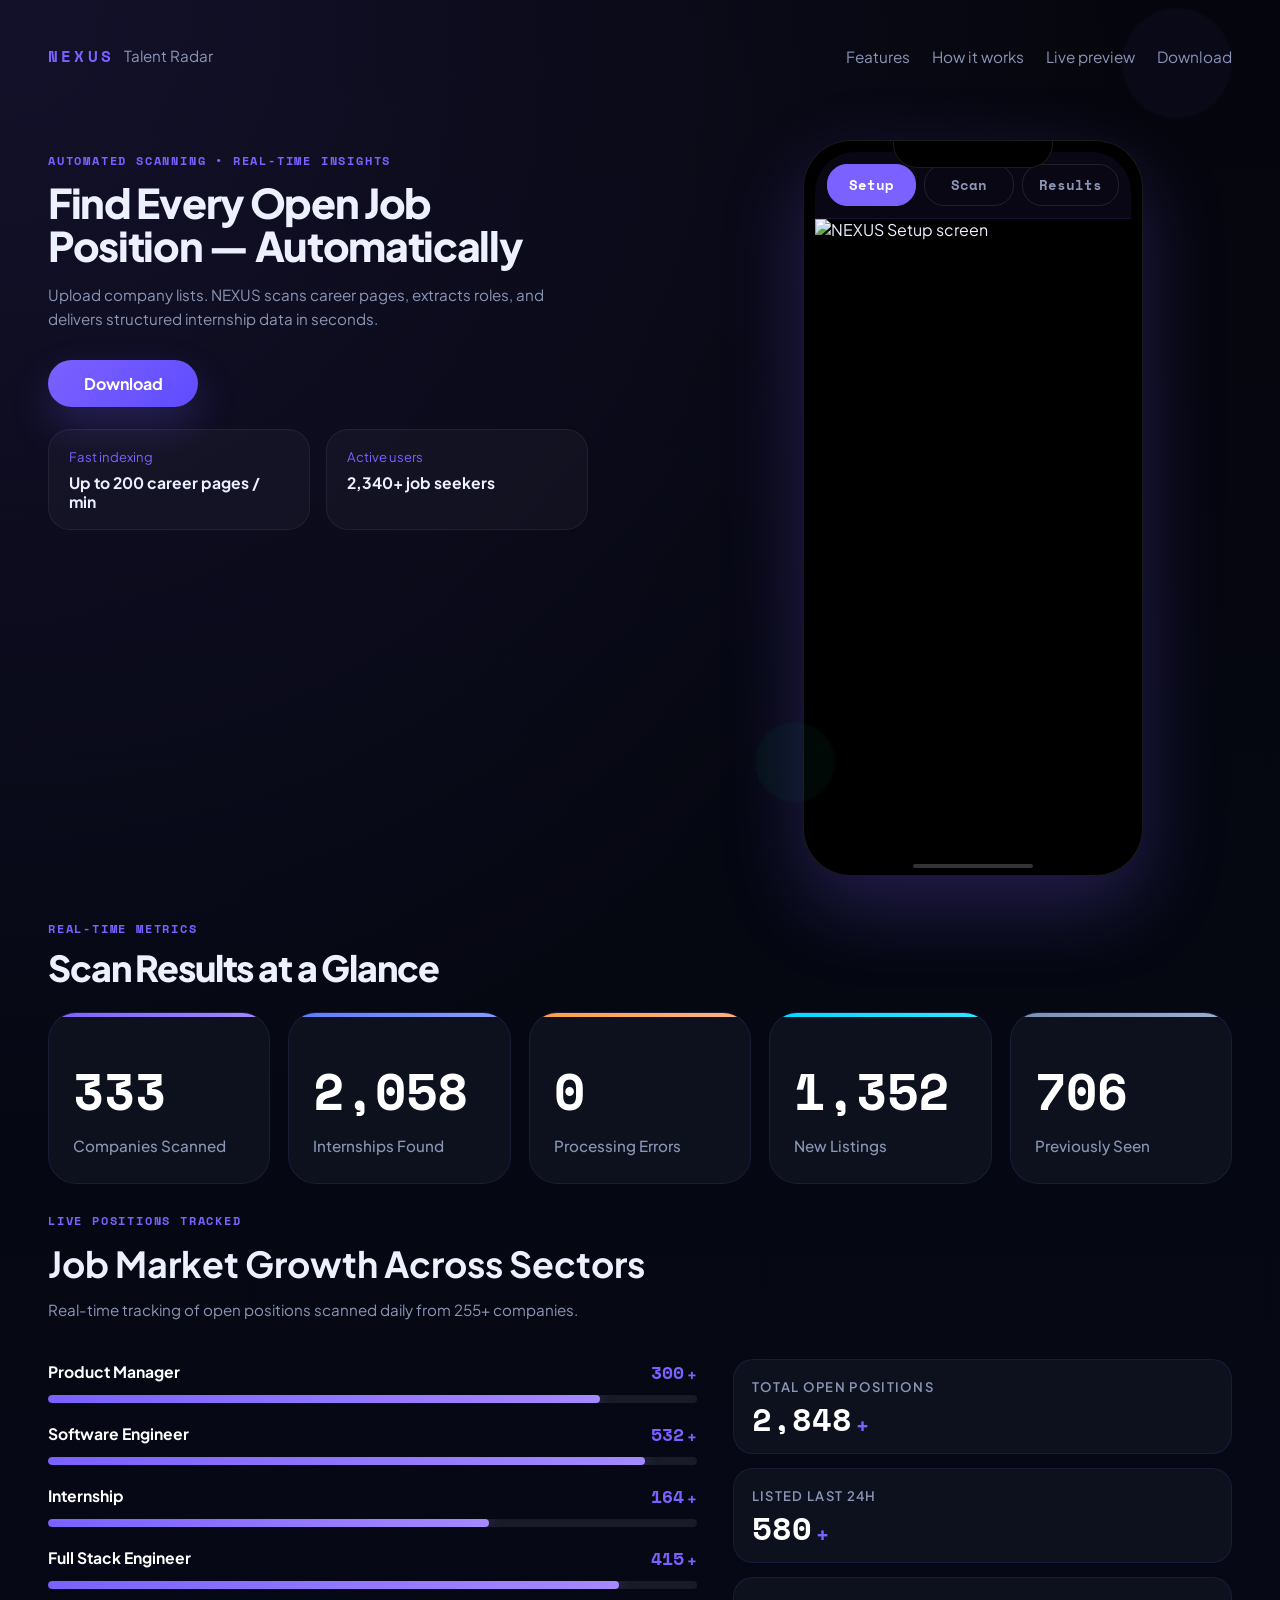
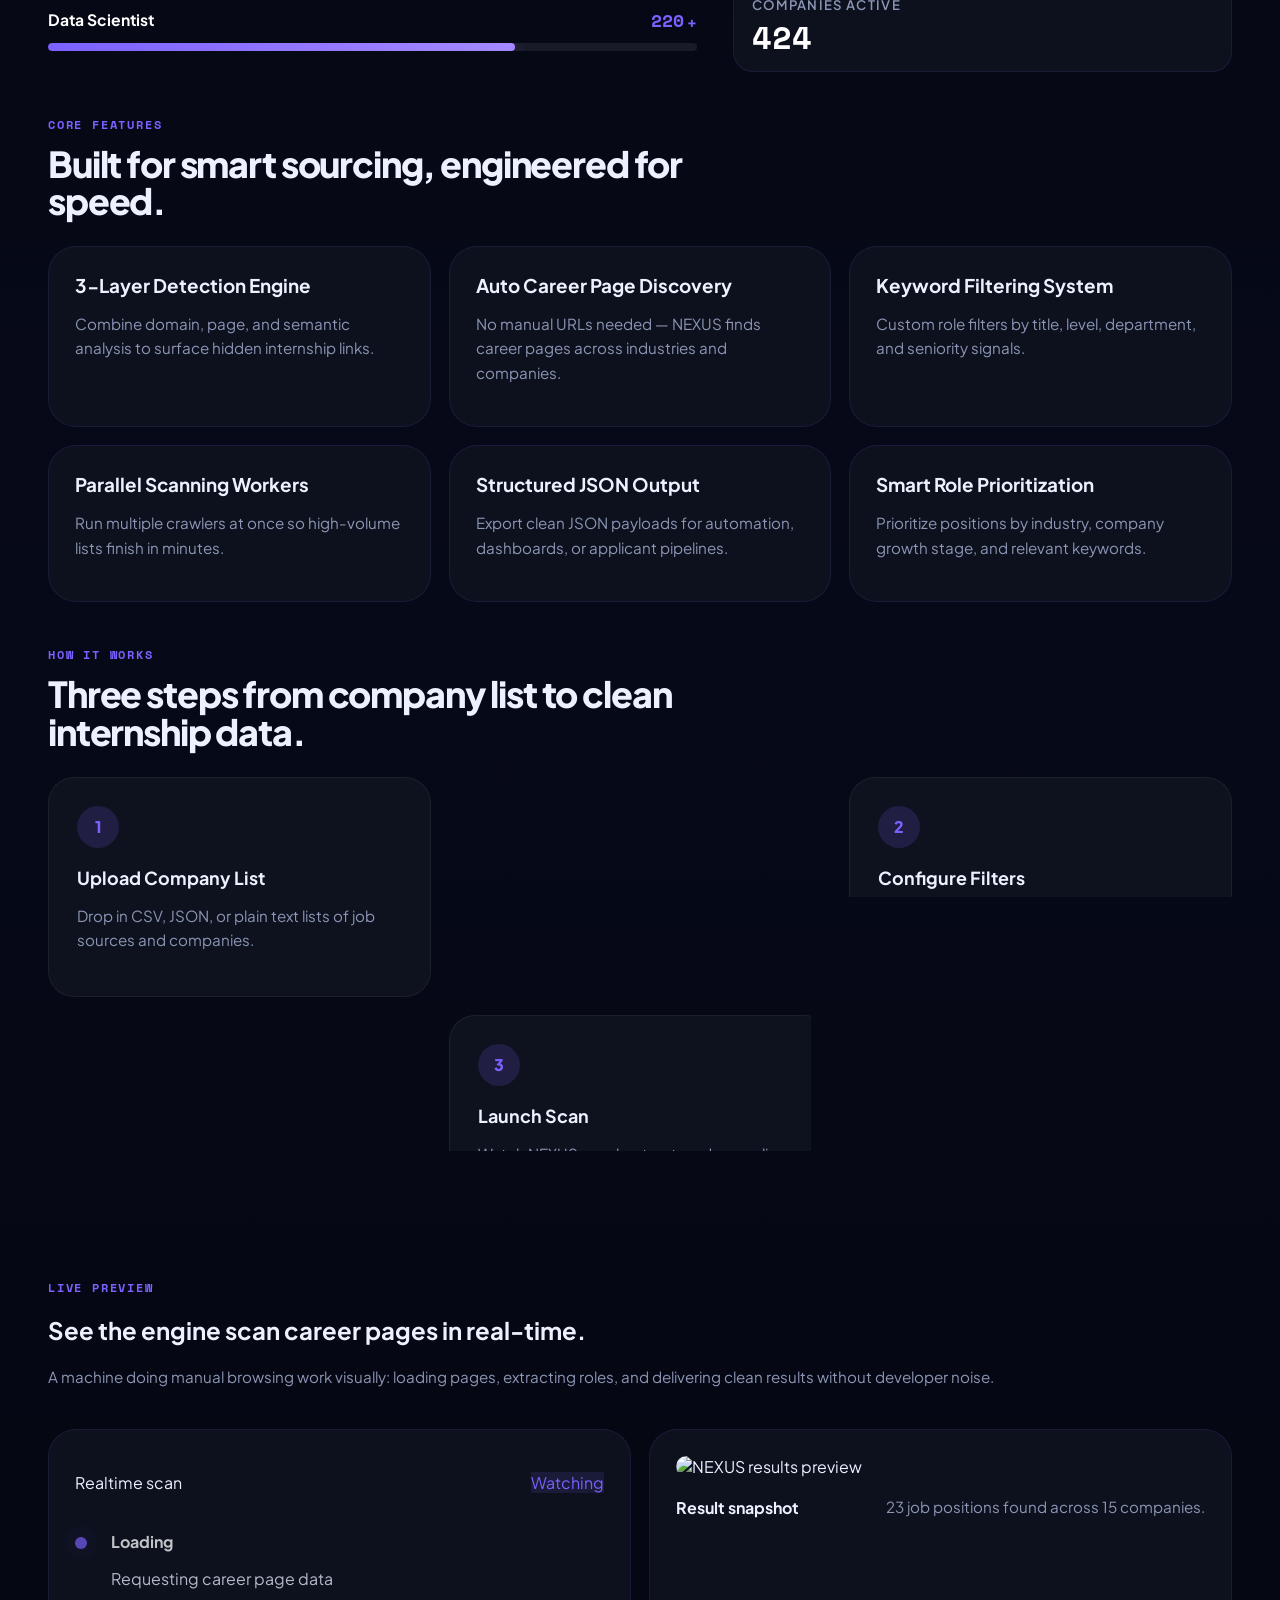
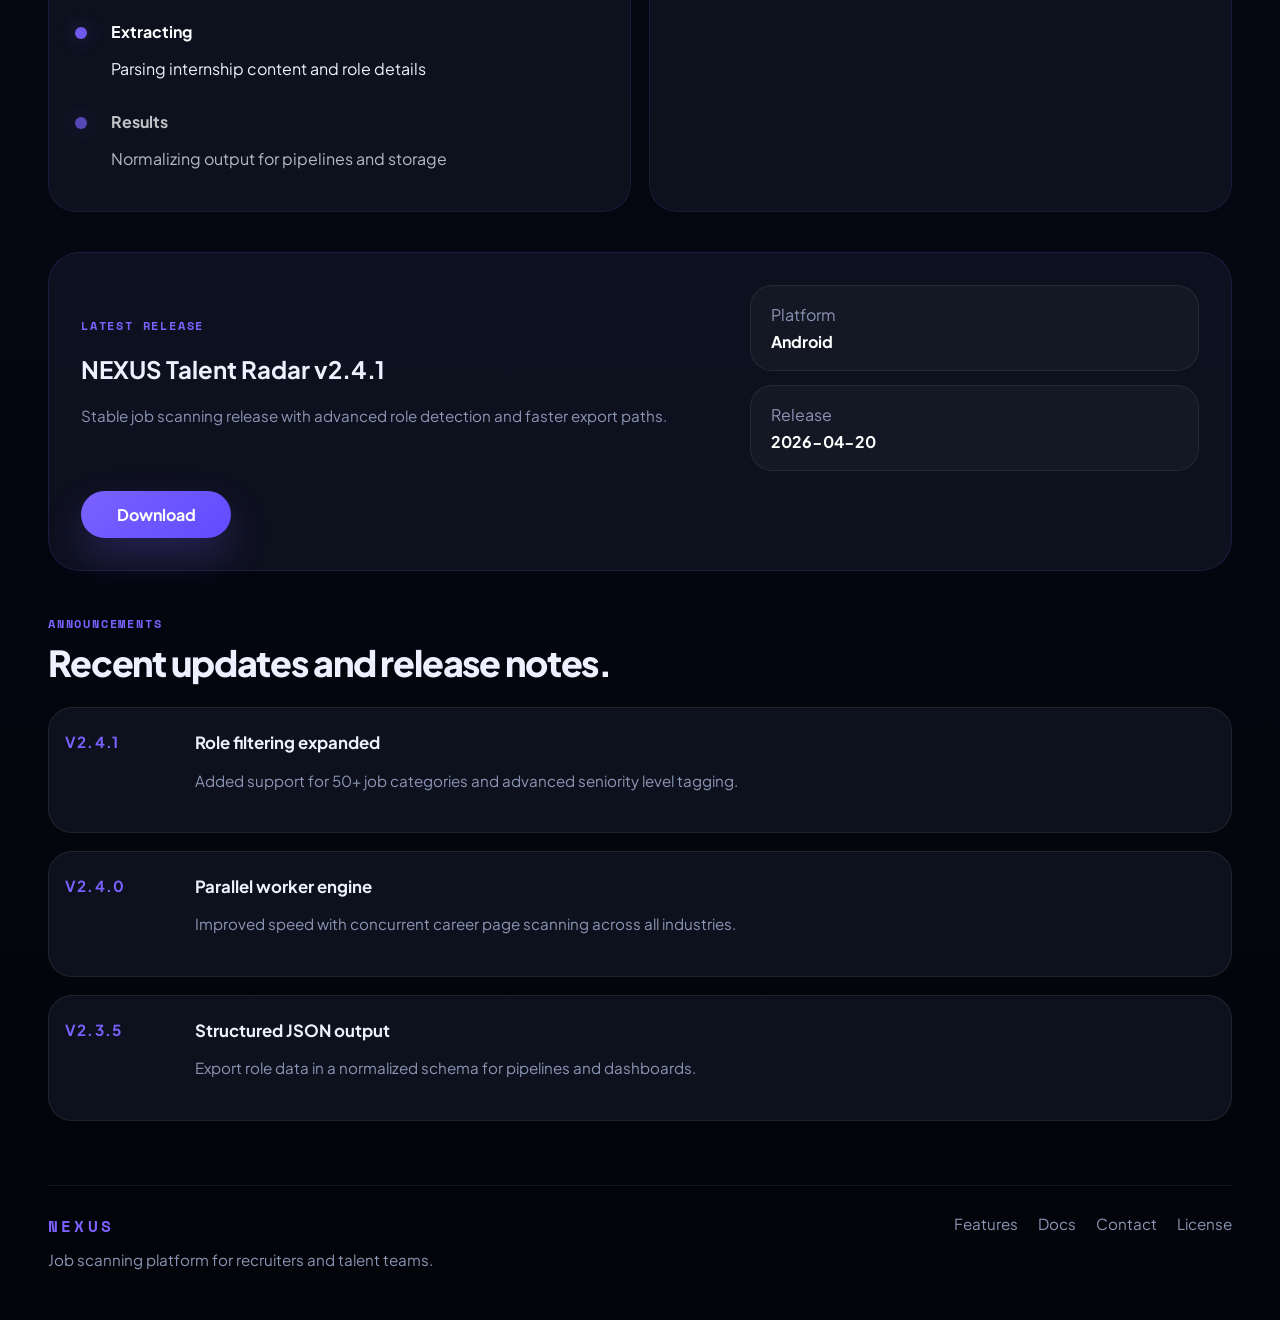
==== index.html @ ffe5577e "Initial commit" ====
<!DOCTYPE html>
<html lang="en">
  <head>
    <meta charset="UTF-8" />
    <meta name="viewport" content="width=device-width, initial-scale=1.0" />
    <title>NEXUS Talent Radar — Smart Job Scanner</title>
    <meta
      name="description"
      content="NEXUS Talent Radar detects open job positions automatically, scanning career pages and delivering structured role data in seconds."
    />
    <link rel="preconnect" href="https://fonts.googleapis.com" />
    <link rel="preconnect" href="https://fonts.gstatic.com" crossorigin />
    <link
      href="https://fonts.googleapis.com/css2?family=Space+Mono:wght@400;700&family=Plus+Jakarta+Sans:wght@500;600;700;800&display=swap"
      rel="stylesheet"
    />
    <link rel="stylesheet" href="styles.css" />
  </head>
  <body>
    <div class="page-shell">
      <header class="topbar">
        <div class="brand">
          <span class="mark">NEXUS</span>
          <span class="subtitle">Talent Radar</span>
        </div>
        <nav class="nav-links">
          <a href="#features">Features</a>
          <a href="#workflow">How it works</a>
          <a href="#preview">Live preview</a>
          <a href="#download">Download</a>
        </nav>
      </header>

      <main>
        <section class="hero section fade-in" id="hero">
          <div class="hero-copy">
            <span class="eyebrow">Automated scanning • real-time insights</span>
            <h1>Find Every Open Job Position — Automatically</h1>
            <p>
              Upload company lists. NEXUS scans career pages, extracts roles, and
              delivers structured internship data in seconds.
            </p>
            <div class="hero-actions">
              <a class="btn btn-primary" href="#download">Download</a>
            </div>
            <div class="hero-badges">
              <div class="badge">
                <span>Fast indexing</span>
                <strong>Up to 200 career pages / min</strong>
              </div>
              <div class="badge">
                <span>Active users</span>
                <strong>2,340+ job seekers</strong>
              </div>
            </div>
          </div>

          <div class="hero-visual">
            <div class="phone-frame">
              <div class="phone-notch"></div>
              <div class="phone-screen">
                <div class="phone-tabs">
                  <button class="phone-tab active" data-tab="setup">Setup</button>
                  <button class="phone-tab" data-tab="scan">Scan</button>
                  <button class="phone-tab" data-tab="results">Results</button>
                </div>
                <div class="phone-content">
                  <div class="phone-image active" id="setup">
                    <img src="images/homepage.jpeg" alt="NEXUS Setup screen" />
                  </div>
                  <div class="phone-image" id="scan">
                    <img src="images/scan_page.jpeg" alt="NEXUS Scan screen" />
                  </div>
                  <div class="phone-image" id="results">
                    <img src="images/Result_page.jpeg" alt="NEXUS Results screen" />
                  </div>
                </div>
              </div>
              <div class="phone-home"></div>
            </div>

            <div class="floating-orbit orbit-a"></div>
            <div class="floating-orbit orbit-b"></div>
          </div>
        </section>

        <section class="section stats-grid fade-in" id="stats">
          <div class="section-heading">
            <span class="eyebrow">Real-time metrics</span>
            <h2>Scan Results at a Glance</h2>
          </div>
          <div class="grid-metrics">
            <div class="stat-card-large">
              <div class="stat-accent accent-purple"></div>
              <div class="stat-number"><span class="metric-counter" data-target="255">255</span></div>
              <div class="stat-label">Companies Scanned</div>
            </div>
            <div class="stat-card-large">
              <div class="stat-accent accent-blue"></div>
              <div class="stat-number"><span class="metric-counter" data-target="1616">1,616</span></div>
              <div class="stat-label">Internships Found</div>
            </div>
            <div class="stat-card-large">
              <div class="stat-accent accent-orange"></div>
              <div class="stat-number"><span class="metric-counter metric-decreasing" data-target="20">20</span></div>
              <div class="stat-label">Processing Errors</div>
            </div>
            <div class="stat-card-large">
              <div class="stat-accent accent-cyan"></div>
              <div class="stat-number"><span class="metric-counter" data-target="1066">1,066</span></div>
              <div class="stat-label">New Listings</div>
            </div>
            <div class="stat-card-large">
              <div class="stat-accent accent-slate"></div>
              <div class="stat-number"><span class="metric-counter" data-target="550">550</span></div>
              <div class="stat-label">Previously Seen</div>
            </div>
          </div>
        </section>

        <section class="section growth-stats fade-in" id="growth">
          <div class="growth-header">
            <span class="eyebrow">Live positions tracked</span>
            <h2>Job Market Growth Across Sectors</h2>
            <p>Real-time tracking of open positions scanned daily from 255+ companies.</p>
          </div>

          <div class="growth-wrapper">
            <div class="positions-list">
              <div class="position-item">
                <div class="position-header">
                  <div class="position-title">Product Manager</div>
                  <div class="position-count">
                    <span class="count-number" data-target="342">0</span>
                    <span class="count-plus">+</span>
                  </div>
                </div>
                <div class="position-bar">
                  <div class="bar-fill" style="--width: 85%"></div>
                </div>
              </div>

              <div class="position-item">
                <div class="position-header">
                  <div class="position-title">Software Engineer</div>
                  <div class="position-count">
                    <span class="count-number" data-target="612">0</span>
                    <span class="count-plus">+</span>
                  </div>
                </div>
                <div class="position-bar">
                  <div class="bar-fill" style="--width: 92%"></div>
                </div>
              </div>

              <div class="position-item">
                <div class="position-header">
                  <div class="position-title">Internship</div>
                  <div class="position-count">
                    <span class="count-number" data-target="189">0</span>
                    <span class="count-plus">+</span>
                  </div>
                </div>
                <div class="position-bar">
                  <div class="bar-fill" style="--width: 68%"></div>
                </div>
              </div>

              <div class="position-item">
                <div class="position-header">
                  <div class="position-title">Full Stack Engineer</div>
                  <div class="position-count">
                    <span class="count-number" data-target="478">0</span>
                    <span class="count-plus">+</span>
                  </div>
                </div>
                <div class="position-bar">
                  <div class="bar-fill" style="--width: 88%"></div>
                </div>
              </div>

              <div class="position-item">
                <div class="position-header">
                  <div class="position-title">Data Scientist</div>
                  <div class="position-count">
                    <span class="count-number" data-target="256">0</span>
                    <span class="count-plus">+</span>
                  </div>
                </div>
                <div class="position-bar">
                  <div class="bar-fill" style="--width: 72%"></div>
                </div>
              </div>
            </div>

            <div class="growth-stats-box">
              <div class="stats-card">
                <div class="stats-label">Total Open Positions</div>
                <div class="stats-value">
                  <span class="stats-number" data-target="2250">0</span>
                  <span class="stats-plus">+</span>
                </div>
              </div>
              <div class="stats-card">
                <div class="stats-label">Listed Last 24h</div>
                <div class="stats-value">
                  <span class="stats-number" data-target="450">0</span>
                  <span class="stats-plus">+</span>
                </div>
              </div>
              <div class="stats-card">
                <div class="stats-label">Companies Active</div>
                <div class="stats-value">
                  <span class="stats-number" data-target="320">0</span>
                </div>
              </div>
            </div>
          </div>
        </section>

        <section class="section feature-grid fade-in" id="features">
          <div class="section-heading">
            <span class="eyebrow">Core features</span>
            <h2>Built for smart sourcing, engineered for speed.</h2>
          </div>
          <div class="grid-cards">
            <article class="feature-card">
              <h3>3-Layer Detection Engine</h3>
              <p>Combine domain, page, and semantic analysis to surface hidden internship links.</p>
            </article>
            <article class="feature-card">
              <h3>Auto Career Page Discovery</h3>
              <p>No manual URLs needed — NEXUS finds career pages across industries and companies.</p>
            </article>
            <article class="feature-card">
              <h3>Keyword Filtering System</h3>
              <p>Custom role filters by title, level, department, and seniority signals.</p>
            </article>
            <article class="feature-card">
              <h3>Parallel Scanning Workers</h3>
              <p>Run multiple crawlers at once so high-volume lists finish in minutes.</p>
            </article>
            <article class="feature-card">
              <h3>Structured JSON Output</h3>
              <p>Export clean JSON payloads for automation, dashboards, or applicant pipelines.</p>
            </article>
            <article class="feature-card">
              <h3>Smart Role Prioritization</h3>
              <p>Prioritize positions by industry, company growth stage, and relevant keywords.</p>
            </article>
          </div>
        </section>

        <section class="section workflow fade-in" id="workflow">
          <div class="section-heading">
            <span class="eyebrow">How it works</span>
            <h2>Three steps from company list to clean internship data.</h2>
          </div>
          <div class="workflow-line">
            <div class="step-card">
              <div class="step-icon">1</div>
              <h3>Upload Company List</h3>
              <p>Drop in CSV, JSON, or plain text lists of job sources and companies.</p>
            </div>
            <div class="connector"></div>
            <div class="step-card">
              <div class="step-icon">2</div>
              <h3>Configure Filters</h3>
              <p>Set role scopes, location preference, and job level tags.</p>
            </div>
            <div class="connector"></div>
            <div class="step-card">
              <div class="step-icon">3</div>
              <h3>Launch Scan</h3>
              <p>Watch NEXUS crawl, extract, and normalize career page data automatically.</p>
            </div>
          </div>
        </section>

        <section class="section preview fade-in" id="preview">
          <div class="preview-copy">
            <span class="eyebrow">Live preview</span>
            <h2>See the engine scan career pages in real-time.</h2>
            <p>
              A machine doing manual browsing work visually: loading pages, extracting
              roles, and delivering clean results without developer noise.
            </p>
          </div>
          <div class="preview-grid">
            <div class="preview-status card">
              <div class="preview-header">
                <p class="caption">Realtime scan</p>
                <span class="status-pill status-alt">Watching</span>
              </div>
              <div class="preview-flow">
                <div class="flow-step active">
                  <span></span>
                  <div>
                    <strong>Loading</strong>
                    <p>Requesting career page data</p>
                  </div>
                </div>
                <div class="flow-step">
                  <span></span>
                  <div>
                    <strong>Extracting</strong>
                    <p>Parsing internship content and role details</p>
                  </div>
                </div>
                <div class="flow-step">
                  <span></span>
                  <div>
                    <strong>Results</strong>
                    <p>Normalizing output for pipelines and storage</p>
                  </div>
                </div>
              </div>
            </div>

            <div class="preview-screenshot card">
              <img src="images/Result_page.jpeg" alt="NEXUS results preview" />
              <div class="preview-note">
                <strong>Result snapshot</strong>
                <span>23 job positions found across 15 companies.</span>
              </div>
            </div>
          </div>
        </section>

        <section class="section download fade-in" id="download">
          <div class="download-card">
            <div>
              <span class="eyebrow">Latest release</span>
              <h2>NEXUS Talent Radar v2.4.1</h2>
              <p>Stable job scanning release with advanced role detection and faster export paths.</p>
            </div>
            <div class="download-meta">
              <div class="meta-item">
                <span>Platform</span>
                <strong>Android</strong>
              </div>
              <div class="meta-item">
                <span>Release</span>
                <strong>2026-04-20</strong>
              </div>
            </div>
            <div class="download-actions">
              <a class="btn btn-primary" href="#" aria-label="Download latest version">Download</a>
            </div>
          </div>
        </section>

        <section class="section timeline fade-in" id="updates">
          <div class="section-heading">
            <span class="eyebrow">Announcements</span>
            <h2>Recent updates and release notes.</h2>
          </div>
          <div class="timeline-list">
            <div class="timeline-item">
              <span class="timeline-date">v2.4.1</span>
              <div>
                <h3>Role filtering expanded</h3>
                <p>Added support for 50+ job categories and advanced seniority level tagging.</p>
              </div>
            </div>
            <div class="timeline-item">
              <span class="timeline-date">v2.4.0</span>
              <div>
                <h3>Parallel worker engine</h3>
                <p>Improved speed with concurrent career page scanning across all industries.</p>
              </div>
            </div>
            <div class="timeline-item">
              <span class="timeline-date">v2.3.5</span>
                <div>
                  <h3>Structured JSON output</h3>
                  <p>Export role data in a normalized schema for pipelines and dashboards.</p>
                </div>
            </div>
          </div>
        </section>
      </main>

      <footer class="footer">
        <div class="footer-brand">
          <span class="mark">NEXUS</span>
          <p>Job scanning platform for recruiters and talent teams.</p>
        </div>
        <div class="footer-links">
          <a href="#features">Features</a>
          <a href="#workflow">Docs</a>
          <a href="mailto:contact@nexus.dev">Contact</a>
          <a href="#">License</a>
        </div>
      </footer>
    </div>

    <script src="script.js"></script>
  </body>
</html>
---- styles.css ----
:root {
  color-scheme: dark;
  --bg: #060917;
  --surface: rgba(14, 18, 32, 0.88);
  --surface-strong: rgba(18, 24, 42, 0.98);
  --border: rgba(123, 97, 255, 0.17);
  --text: #edf0ff;
  --muted: #8b96b5;
  --accent: #7b61ff;
  --accent-soft: rgba(123, 97, 255, 0.16);
  --teal: #2fe7c0;
  --teal-soft: rgba(47, 231, 192, 0.14);
  --white: #ffffff;
}

/* Custom cursor glow */
.cursor-glow {
  position: fixed;
  pointer-events: none;
  width: 80px;
  height: 80px;
  background: radial-gradient(circle, rgba(123, 97, 255, 0.4), rgba(123, 97, 255, 0.15), transparent);
  border-radius: 50%;
  box-shadow: 0 0 40px rgba(123, 97, 255, 0.5), 0 0 80px rgba(123, 97, 255, 0.25), inset 0 0 40px rgba(123, 97, 255, 0.2);
  transform: translate(-50%, -50%);
  z-index: 9999;
  transition: opacity 0.3s ease-out;
  opacity: 0;
}

* {
  box-sizing: border-box;
}

html {
  scroll-behavior: smooth;
}

body {
  margin: 0;
  min-height: 100%;
  font-family: 'Plus Jakarta Sans', system-ui, -apple-system, BlinkMacSystemFont, 'Segoe UI', sans-serif;
  color: var(--text);
  background: radial-gradient(circle at top left, rgba(123, 97, 255, 0.12), transparent 24%),
    linear-gradient(180deg, #05060d 0%, #060918 50%, #03040a 100%);
}

body::before {
  content: '';
  position: fixed;
  inset: 0;
  background-image: linear-gradient(rgba(255, 255, 255, 0.04) 1px, transparent 1px),
    linear-gradient(90deg, rgba(255, 255, 255, 0.04) 1px, transparent 1px);
  background-size: 120px 120px;
  pointer-events: none;
  opacity: 0.16;
}

.page-shell {
  max-width: 1240px;
  margin: 0 auto;
  padding: 32px 28px 48px;
  position: relative;
  z-index: 1;
}

.topbar {
  display: flex;
  justify-content: space-between;
  align-items: center;
  gap: 20px;
  padding: 12px 0 32px;
}

.brand {
  display: flex;
  align-items: baseline;
  gap: 10px;
}

.mark {
  font-weight: 800;
  letter-spacing: 0.2em;
  color: var(--accent);
  font-family: 'Space Mono', monospace;
}

.subtitle {
  color: var(--muted);
  font-size: 0.95rem;
}

.nav-links {
  display: flex;
  gap: 22px;
  flex-wrap: wrap;
}

.nav-links a {
  color: var(--muted);
  text-decoration: none;
  font-size: 0.96rem;
}

.section {
  margin-top: 2.5rem;
}

.hero {
  display: grid;
  grid-template-columns: 1.1fr 0.9fr;
  gap: 32px;
  align-items: flex-start;
}

.hero-copy {
  max-width: 540px;
  padding-top: 8px;
}

.eyebrow {
  display: inline-flex;
  align-items: center;
  gap: 0.4rem;
  color: var(--accent);
  font-weight: 700;
  letter-spacing: 0.15em;
  text-transform: uppercase;
  font-size: 0.75rem;
  font-family: 'Space Mono', monospace;
}

.hero-copy h1,
.section-heading h2 {
  margin: 12px 0 16px;
  font-size: clamp(2.4rem, 3.2vw, 3.6rem);
  line-height: 1.05;
  letter-spacing: -0.032em;
  text-align: left;
  font-weight: 800;
}

.hero-copy p,
.section-heading p,
.feature-card p,
.step-card p,
.preview-copy p,
.timeline-item p,
.download-card p,
.footer p,
.preview-note span {
  color: var(--muted);
  line-height: 1.6;
  font-size: 0.95rem;
  text-align: left;
}

.hero-actions {
  display: flex;
  flex-wrap: wrap;
  gap: 16px;
  margin: 28px 0 22px;
}

.btn {
  display: inline-flex;
  align-items: center;
  justify-content: center;
  min-width: 150px;
  padding: 13px 20px;
  font-weight: 700;
  border-radius: 999px;
  text-decoration: none;
  transition: transform 0.2s ease, box-shadow 0.2s ease;
}

.btn:hover {
  transform: translateY(-1px);
}

.btn-primary {
  color: var(--white);
  background: linear-gradient(135deg, var(--accent), #5f4cff);
  box-shadow: 0 18px 40px rgba(123, 97, 255, 0.24);
}

.btn-secondary {
  color: var(--text);
  background: rgba(255, 255, 255, 0.04);
  border: 1px solid rgba(255, 255, 255, 0.08);
}

.hero-badges {
  display: grid;
  grid-template-columns: repeat(2, minmax(0, 1fr));
  gap: 16px;
}

.badge {
  padding: 18px 20px;
  border-radius: 22px;
  border: 1px solid rgba(255, 255, 255, 0.06);
  background: rgba(255, 255, 255, 0.03);
}

.badge span {
  display: block;
  font-size: 0.82rem;
  color: var(--accent);
  margin-bottom: 8px;
}

.badge strong {
  display: block;
  color: var(--text);
  font-size: 0.98rem;
}

.hero-visual {
  position: relative;
  display: flex;
  flex-direction: column;
  gap: 20px;
  justify-items: center;
  align-items: center;
}

/* Phone Frame Showcase */
.phone-frame {
  position: relative;
  width: 100%;
  max-width: 340px;
  aspect-ratio: 390 / 844;
  background: #000;
  border-radius: 48px;
  padding: 12px;
  box-shadow: 0 30px 80px rgba(123, 97, 255, 0.25), inset 0 0 0 1px rgba(255, 255, 255, 0.1);
  overflow: hidden;
  animation: float 8s ease-in-out infinite;
}

.phone-notch {
  position: absolute;
  top: 0;
  left: 50%;
  transform: translateX(-50%);
  width: 160px;
  height: 28px;
  background: #000;
  border-radius: 0 0 24px 24px;
  z-index: 10;
  border: 1px solid rgba(255, 255, 255, 0.1);
}

.phone-screen {
  width: 100%;
  height: 100%;
  background: #000;
  border-radius: 40px;
  overflow: hidden;
  display: flex;
  flex-direction: column;
}

.phone-tabs {
  display: flex;
  gap: 8px;
  padding: 12px;
  background: rgba(123, 97, 255, 0.08);
  border-bottom: 1px solid rgba(123, 97, 255, 0.12);
  justify-content: space-around;
}

.phone-tab {
  flex: 1;
  padding: 10px 16px;
  border: 1px solid rgba(255, 255, 255, 0.1);
  background: transparent;
  color: var(--muted);
  border-radius: 20px;
  font-size: 0.85rem;
  font-weight: 600;
  cursor: pointer;
  transition: all 0.3s ease;
  font-family: 'Space Mono', monospace;
}

.phone-tab:hover {
  border-color: rgba(123, 97, 255, 0.3);
  background: rgba(123, 97, 255, 0.05);
}

.phone-tab.active {
  background: var(--accent);
  color: #fff;
  border-color: var(--accent);
}

.phone-content {
  flex: 1;
  position: relative;
  overflow: hidden;
}

.phone-image {
  position: absolute;
  width: 100%;
  height: 100%;
  opacity: 0;
  transition: opacity 0.4s ease;
  display: flex;
  align-items: center;
  justify-content: center;
}

.phone-image.active {
  opacity: 1;
  position: relative;
}

.phone-image img {
  width: 100%;
  height: 100%;
  object-fit: cover;
}

.phone-home {
  position: absolute;
  bottom: 8px;
  left: 50%;
  transform: translateX(-50%);
  width: 120px;
  height: 4px;
  background: rgba(255, 255, 255, 0.2);
  border-radius: 2px;
  z-index: 10;
}

.glass-card::before {
  content: '';
  position: absolute;
  inset: 0;
  background: radial-gradient(circle at top right, rgba(123, 97, 255, 0.12), transparent 24%);
  pointer-events: none;
}

.card-top {
  display: flex;
  justify-content: space-between;
  align-items: flex-start;
  gap: 12px;
  margin-bottom: 18px;
}



.floating-orbit {
  position: absolute;
  border-radius: 50%;
  filter: blur(1px);
  opacity: 0.35;
}

.orbit-a {
  width: 110px;
  height: 110px;
  top: -18%;
  right: 0;
  background: rgba(123, 97, 255, 0.14);
}

.orbit-b {
  width: 80px;
  height: 80px;
  bottom: 10%;
  left: 8%;
  background: rgba(0, 255, 163, 0.1);
}

@keyframes float {
  0%, 100% { transform: translateY(0); }
  50% { transform: translateY(-10px); }
}

.section-heading {
  max-width: 720px;
  margin-bottom: 26px;
}

.section-heading h2 {
  font-size: clamp(2rem, 2.8vw, 3.2rem);
  margin: 12px 0 0;
}

.grid-metrics {
  display: grid;
  grid-template-columns: repeat(auto-fit, minmax(200px, 1fr));
  gap: 18px;
  margin-bottom: 12px;
}

.stat-card-large {
  background: rgba(15, 19, 32, 0.92);
  border: 1px solid rgba(123, 97, 255, 0.12);
  border-radius: 28px;
  padding: 28px 24px;
  position: relative;
  overflow: hidden;
  transition: transform 0.25s ease, box-shadow 0.25s ease, border-color 0.25s ease;
}

.stat-card-large:hover {
  transform: translateY(-4px);
  box-shadow: 0 20px 60px rgba(123, 97, 255, 0.16);
  border-color: rgba(123, 97, 255, 0.25);
}

.stat-accent {
  position: absolute;
  top: 0;
  left: 0;
  width: 100%;
  height: 4px;
  border-radius: 0;
}

.accent-purple {
  background: linear-gradient(90deg, #7b61ff, #a589ff);
}

.accent-blue {
  background: linear-gradient(90deg, #5b7cff, #8a9dff);
}

.accent-orange {
  background: linear-gradient(90deg, #ff9d43, #ffb380);
}

.accent-cyan {
  background: linear-gradient(90deg, #00d9ff, #33e5ff);
}

.accent-slate {
  background: linear-gradient(90deg, #7b8fb5, #9db0d1);
}

.stat-number {
  font-size: clamp(2.2rem, 4vw, 3.2rem);
  font-weight: 800;
  color: var(--white);
  margin: 12px 0 8px;
  font-family: 'Space Mono', monospace;
}

.stat-label {
  font-size: 0.95rem;
  color: var(--muted);
  font-weight: 500;
}

.grid-cards {
  display: grid;
  grid-template-columns: repeat(3, minmax(0, 1fr));
  gap: 18px;
}

/* Growth Stats Section */
.growth-stats {
  margin: 28px 0;
}

.growth-header {
  max-width: 680px;
  margin-bottom: 36px;
}

.growth-header .eyebrow {
  display: block;
  margin-bottom: 12px;
}

.growth-header h2 {
  font-size: clamp(2rem, 2.8vw, 3.2rem);
  margin: 12px 0;
}

.growth-header p {
  color: var(--muted);
  font-size: 0.95rem;
  line-height: 1.6;
  margin-top: 10px;
}

.growth-wrapper {
  display: grid;
  grid-template-columns: 1.3fr 1fr;
  gap: 36px;
}

.positions-list {
  display: flex;
  flex-direction: column;
  gap: 18px;
}

.position-item {
  display: flex;
  flex-direction: column;
  gap: 10px;
  animation: slideInCard 0.6s ease-out;
}

.position-item:nth-child(1) { animation-delay: 0s; }
.position-item:nth-child(2) { animation-delay: 0.1s; }
.position-item:nth-child(3) { animation-delay: 0.2s; }
.position-item:nth-child(4) { animation-delay: 0.3s; }
.position-item:nth-child(5) { animation-delay: 0.4s; }

.position-header {
  display: flex;
  justify-content: space-between;
  align-items: center;
  gap: 12px;
}

.position-title {
  color: var(--white);
  font-weight: 700;
  font-size: 0.98rem;
}

.position-count {
  display: flex;
  align-items: baseline;
  gap: 3px;
  color: var(--accent);
  font-weight: 800;
}

.count-number {
  font-family: 'Space Mono', monospace;
  font-size: 1.1rem;
  font-variant-numeric: tabular-nums;
}

.count-plus {
  font-size: 0.9rem;
}

.position-bar {
  height: 8px;
  background: rgba(255, 255, 255, 0.08);
  border-radius: 999px;
  overflow: hidden;
}

.bar-fill {
  height: 100%;
  background: linear-gradient(90deg, #7b61ff, #a589ff);
  border-radius: 999px;
  width: var(--width, 0%);
  animation: growBar 1.8s cubic-bezier(0.34, 1.56, 0.64, 1) forwards;
  box-shadow: 0 0 16px rgba(123, 97, 255, 0.4);
}

.position-item:nth-child(1) .bar-fill { animation-delay: 0.2s; }
.position-item:nth-child(2) .bar-fill { animation-delay: 0.4s; }
.position-item:nth-child(3) .bar-fill { animation-delay: 0.6s; }
.position-item:nth-child(4) .bar-fill { animation-delay: 0.8s; }
.position-item:nth-child(5) .bar-fill { animation-delay: 1s; }

@keyframes growBar {
  from {
    width: 0%;
    opacity: 0;
  }
  to {
    width: var(--width, 0%);
    opacity: 1;
  }
}

.growth-stats-box {
  display: grid;
  grid-template-columns: 1fr;
  gap: 14px;
}

.stats-card {
  background: rgba(15, 19, 32, 0.92);
  border: 1px solid rgba(123, 97, 255, 0.12);
  border-radius: 20px;
  padding: 18px;
  display: flex;
  flex-direction: column;
  gap: 8px;
  transition: transform 0.25s ease, box-shadow 0.25s ease;
}

.stats-card:hover {
  transform: translateY(-2px);
  box-shadow: 0 12px 32px rgba(123, 97, 255, 0.14);
}

.stats-label {
  color: var(--muted);
  font-size: 0.82rem;
  font-weight: 600;
  text-transform: uppercase;
  letter-spacing: 0.1em;
}

.stats-value {
  display: flex;
  align-items: baseline;
  gap: 4px;
}

.stats-number {
  font-size: 2rem;
  font-weight: 800;
  color: var(--white);
  font-family: 'Space Mono', monospace;
  font-variant-numeric: tabular-nums;
  line-height: 1;
}

.stats-plus {
  color: var(--accent);
  font-weight: 800;
  font-size: 1.2rem;
}

.feature-card {
  background: rgba(15, 19, 32, 0.9);
  border: 1px solid rgba(123, 97, 255, 0.12);
  border-radius: 28px;
  padding: 26px;
  transition: transform 0.25s ease, box-shadow 0.25s ease;
}

.feature-card:hover {
  transform: translateY(-5px);
  box-shadow: 0 28px 90px rgba(123, 97, 255, 0.14);
}

.feature-card h3 {
  margin: 0 0 12px;
  font-size: 1.18rem;
}

.workflow-line {
  display: grid;
  grid-template-columns: repeat(3, minmax(0, 1fr));
  gap: 18px;
  align-items: stretch;
}

.step-card {
  background: rgba(15, 19, 32, 0.95);
  border: 1px solid rgba(255, 255, 255, 0.06);
  border-radius: 26px;
  padding: 28px;
  position: relative;
}

.step-icon {
  width: 42px;
  height: 42px;
  display: grid;
  place-items: center;
  border-radius: 50%;
  margin-bottom: 18px;
  background: rgba(123, 97, 255, 0.16);
  color: var(--accent);
  font-weight: 800;
}

.step-card h3 {
  margin: 0 0 10px;
  font-size: 1.12rem;
}

.preview {
  display: grid;
  gap: 24px;
}

.preview-grid {
  display: grid;
  grid-template-columns: 1fr 1fr;
  gap: 18px;
}

.card {
  background: rgba(15, 19, 32, 0.92);
  border: 1px solid rgba(123, 97, 255, 0.12);
  border-radius: 28px;
  padding: 26px;
}

.preview-header {
  display: flex;
  justify-content: space-between;
  align-items: center;
  margin-bottom: 22px;
}

.status-alt {
  background: rgba(123, 97, 255, 0.12);
  color: var(--accent);
}

.preview-flow {
  display: grid;
  gap: 16px;
}

.flow-step {
  display: grid;
  grid-template-columns: 20px auto;
  gap: 16px;
  align-items: start;
  opacity: 0.75;
}

.flow-step.active {
  opacity: 1;
}

.flow-step span {
  width: 12px;
  height: 12px;
  margin-top: 6px;
  border-radius: 50%;
  background: rgba(123, 97, 255, 0.9);
  box-shadow: 0 0 18px rgba(123, 97, 255, 0.32);
}

.flow-step strong {
  display: block;
  margin-bottom: 6px;
  color: var(--white);
}

.preview-screenshot {
  overflow: hidden;
}

.preview-screenshot img {
  width: 100%;
  max-width: 100%;
  border-radius: 20px;
  display: block;
  max-height: 420px;
  object-fit: cover;
}

.preview-note {
  display: flex;
  justify-content: space-between;
  align-items: center;
  margin-top: 18px;
}

.preview-note strong {
  display: block;
  font-size: 1rem;
}

.download-card {
  display: grid;
  grid-template-columns: 1.3fr 0.9fr;
  align-items: center;
  gap: 20px;
  padding: 32px;
  border-radius: 32px;
  background: rgba(15, 19, 32, 0.88);
  border: 1px solid rgba(123, 97, 255, 0.16);
}

.download-meta {
  display: grid;
  gap: 14px;
}

.meta-item {
  padding: 18px 20px;
  border-radius: 22px;
  background: rgba(255, 255, 255, 0.03);
  border: 1px solid rgba(255, 255, 255, 0.08);
}

.meta-item span {
  display: block;
  color: var(--muted);
  margin-bottom: 6px;
}

.meta-item strong {
  font-size: 1rem;
  color: var(--white);
}

.download-actions {
  display: flex;
  gap: 16px;
  flex-wrap: wrap;
}

.timeline-list {
  display: grid;
  gap: 18px;
}

.timeline-item {
  display: grid;
  grid-template-columns: 110px auto;
  gap: 20px;
  align-items: start;
  padding: 24px 24px 24px 16px;
  border-radius: 24px;
  border: 1px solid rgba(255, 255, 255, 0.08);
  background: rgba(15, 19, 32, 0.9);
}

.timeline-date {
  font-weight: 700;
  color: var(--accent);
  font-size: 0.95rem;
  letter-spacing: 0.08em;
  text-transform: uppercase;
}

.timeline-item h3 {
  margin: 0 0 8px;
  font-size: 1.05rem;
}

.footer {
  margin-top: 4rem;
  display: flex;
  justify-content: space-between;
  flex-wrap: wrap;
  gap: 20px;
  padding-top: 28px;
  border-top: 1px solid rgba(255, 255, 255, 0.08);
}

.footer-brand p {
  margin: 10px 0 0;
}

.footer-links {
  display: flex;
  gap: 20px;
  flex-wrap: wrap;
}

.footer-links a {
  color: var(--muted);
  text-decoration: none;
  font-size: 0.95rem;
}

/* Scroll animations */
.fade-in {
  opacity: 0;
  animation: fadeInUp 0.8s ease-out forwards;
}

@keyframes fadeInUp {
  from {
    opacity: 0;
    transform: translateY(30px);
  }
  to {
    opacity: 1;
    transform: translateY(0);
  }
}

.feature-card {
  animation: slideInCard 0.6s ease-out;
}

@keyframes slideInCard {
  from {
    opacity: 0;
    transform: translateY(20px) scale(0.98);
  }
  to {
    opacity: 1;
    transform: translateY(0) scale(1);
  }
}

.timeline-item {
  animation: slideInTimeline 0.6s ease-out;
}

@keyframes slideInTimeline {
  from {
    opacity: 0;
    transform: translateX(-20px);
  }
  to {
    opacity: 1;
    transform: translateX(0);
  }
}

/* Responsive tablets and smaller desktops */
@media (max-width: 1024px) {
  .page-shell {
    padding: 28px 24px 40px;
  }

  .hero {
    gap: 28px;
  }

  .grid-cards {
    grid-template-columns: repeat(2, minmax(0, 1fr));
  }

  .grid-metrics {
    grid-template-columns: repeat(auto-fit, minmax(160px, 1fr));
  }

  .growth-wrapper {
    grid-template-columns: 1fr;
    gap: 24px;
  }

  .hero-copy h1,
  .section-heading h2 {
    font-size: clamp(2rem, 5vw, 3.8rem);
  }
}

/* Tablets and medium screens */
@media (max-width: 960px) {
  .hero,
  .download-card,
  .preview-grid,
  .workflow-line,
  .grid-cards {
    grid-template-columns: 1fr;
  }

  .topbar {
    flex-direction: column;
    align-items: flex-start;
    gap: 16px;
  }

  .nav-links {
    justify-content: flex-start;
    gap: 16px;
    width: 100%;
    flex-wrap: wrap;
  }

  .hero-visual {
    margin-top: 20px;
  }

  .hero-screenshot {
    max-width: 100% !important;
  }

  .download-card {
    grid-template-columns: 1fr;
    gap: 24px;
    text-align: left;
  }

  .download-actions {
    flex-direction: column;
  }

  .btn {
    width: 100%;
  }
}

/* Mobile phones and small devices */
@media (max-width: 768px) {
  .page-shell {
    padding: 20px 16px 32px;
    max-width: 100%;
  }

  .topbar {
    padding: 16px 0 24px;
    gap: 12px;
  }

  .brand {
    gap: 8px;
  }

  .mark {
    font-size: 1.1rem;
  }

  .subtitle {
    font-size: 0.9rem;
  }

  .nav-links {
    gap: 12px;
    font-size: 0.9rem;
  }

  .hero-copy h1,
  .section-heading h2 {
    font-size: clamp(1.8rem, 6vw, 2.8rem);
    margin: 14px 0;
  }

  .hero-copy p,
  .section-heading p {
    font-size: 0.95rem;
    line-height: 1.6;
  }

  .hero-actions {
    gap: 12px;
    margin: 20px 0 18px;
  }

  .btn {
    padding: 12px 18px;
    min-width: 140px;
    font-size: 0.95rem;
  }

  .hero-badges {
    grid-template-columns: 1fr;
    gap: 12px;
  }

  .badge {
    padding: 14px 16px;
  }

  .badge span {
    font-size: 0.78rem;
  }

  .badge strong {
    font-size: 0.92rem;
  }

  .phone-frame {
    max-width: 280px;
  }

  .grid-metrics {
    grid-template-columns: repeat(auto-fit, minmax(140px, 1fr));
    gap: 14px;
  }

  .stat-card-large {
    padding: 20px 16px;
  }

  .stat-number {
    font-size: 1.8rem;
    margin: 10px 0 6px;
  }

  .stat-label {
    font-size: 0.88rem;
  }

  .growth-wrapper {
    grid-template-columns: 1fr;
    gap: 24px;
  }

  .positions-list {
    gap: 16px;
  }

  .position-title {
    font-size: 0.92rem;
  }

  .count-number {
    font-size: 1rem;
  }

  .position-bar {
    height: 6px;
  }

  .growth-header h2 {
    font-size: clamp(1.6rem, 4vw, 2.4rem);
  }

  .growth-header p {
    font-size: 0.9rem;
  }

  .stats-number {
    font-size: 1.6rem;
  }

  .stats-label {
    font-size: 0.78rem;
  }

  .glass-card {
    max-width: 100%;
    padding: 20px;
    border-radius: 24px;
  }

  .card-top {
    flex-direction: column;
    gap: 12px;
    margin-bottom: 18px;
  }

  .glass-card h2 {
    font-size: 1.2rem;
  }

  .stat-grid {
    gap: 12px;
    margin: 14px 0 10px;
  }

  .stat-panel,
  .stat-card {
    padding: 14px 16px;
  }

  .stat-panel span {
    font-size: 1.1rem;
  }

  .stat-card span {
    font-size: 1.6rem;
  }

  .grid-cards {
    grid-template-columns: 1fr;
    gap: 14px;
  }

  .grid-metrics {
    grid-template-columns: repeat(auto-fit, minmax(140px, 1fr));
    gap: 14px;
  }

  .stat-card-large {
    padding: 20px 16px;
  }

  .stat-number {
    font-size: 1.8rem;
    margin: 10px 0 6px;
  }

  .stat-label {
    font-size: 0.88rem;
  }

  .growth-wrapper {
    grid-template-columns: 1fr;
    gap: 20px;
    padding: 24px;
  }

  .counter-number {
    font-size: 2.4rem;
  }

  .counter-label {
    font-size: 0.78rem;
  }

  .counter-subtitle {
    font-size: 0.88rem;
  }

  .growth-metrics {
    grid-template-columns: 1fr 1fr;
    gap: 12px;
  }

  .metric-number {
    font-size: 1.35rem;
  }

  .metric-desc {
    font-size: 0.75rem;
  }

  .feature-card {
    padding: 20px;
    border-radius: 22px;
  }

  .feature-card h3 {
    font-size: 1.05rem;
    margin-bottom: 10px;
  }

  .feature-card p {
    font-size: 0.92rem;
  }

  .workflow-line {
    grid-template-columns: 1fr;
    gap: 14px;
  }

  .step-card {
    padding: 20px;
    border-radius: 20px;
  }

  .step-card h3 {
    font-size: 1rem;
  }

  .step-card p {
    font-size: 0.92rem;
  }

  .step-icon {
    width: 38px;
    height: 38px;
    margin-bottom: 14px;
  }

  .card {
    padding: 20px;
    border-radius: 22px;
  }

  .preview-header {
    margin-bottom: 16px;
  }

  .preview-flow {
    gap: 12px;
  }

  .flow-step {
    gap: 12px;
  }

  .preview-screenshot img {
    border-radius: 18px;
  }

  .preview-note {
    flex-direction: column;
    gap: 8px;
    align-items: flex-start;
    margin-top: 14px;
  }

  .preview-note strong,
  .preview-note span {
    font-size: 0.9rem;
  }

  .download-card {
    padding: 24px;
  }

  .download-meta {
    gap: 12px;
  }

  .meta-item {
    padding: 14px 16px;
  }

  .timeline-list {
    gap: 12px;
  }

  .timeline-item {
    grid-template-columns: 80px auto;
    gap: 14px;
    padding: 18px 16px;
  }

  .timeline-date {
    font-size: 0.85rem;
  }

  .timeline-item h3 {
    font-size: 0.98rem;
    margin-bottom: 6px;
  }

  .timeline-item p {
    font-size: 0.9rem;
  }

  .footer {
    margin-top: 2rem;
    gap: 16px;
    flex-direction: column;
  }

  .footer-brand,
  .footer-links {
    width: 100%;
  }

  .footer-links {
    justify-content: flex-start;
  }
}

/* Small phones */
@media (max-width: 480px) {
  .page-shell {
    padding: 16px 12px 24px;
  }

  .topbar {
    padding: 12px 0 20px;
    gap: 10px;
  }

  .mark {
    font-size: 1rem;
  }

  .nav-links {
    gap: 10px;
    font-size: 0.85rem;
  }

  .eyebrow {
    font-size: 0.7rem;
  }

  .hero-copy h1,
  .section-heading h2 {
    font-size: clamp(1.5rem, 7vw, 2.2rem);
    margin: 12px 0;
  }

  .hero-copy p {
    font-size: 0.9rem;
  }

  .hero-actions {
    gap: 10px;
    margin: 16px 0 14px;
  }

  .btn {
    padding: 11px 16px;
    min-width: 120px;
    font-size: 0.9rem;
  }

  .hero-badges {
    gap: 10px;
  }

  .badge {
    padding: 12px 14px;
  }

  .glass-card {
    padding: 16px;
    border-radius: 20px;
  }

  .caption {
    font-size: 0.85rem;
  }

  .glass-card h2 {
    font-size: 1.05rem;
  }

  .section {
    margin-top: 1.8rem;
  }

  .section-heading {
    margin-bottom: 20px;
  }

  .growth-wrapper {
    grid-template-columns: 1fr;
    gap: 16px;
  }

  .growth-header h2 {
    font-size: 1.6rem;
  }

  .growth-header p {
    font-size: 0.85rem;
  }

  .positions-list {
    gap: 14px;
  }

  .position-title {
    font-size: 0.9rem;
  }

  .count-number {
    font-size: 0.95rem;
  }

  .position-bar {
    height: 5px;
  }

  .stats-card {
    padding: 16px;
  }

  .stats-number {
    font-size: 1.4rem;
  }

  .stats-label {
    font-size: 0.7rem;
  }

  .grid-metrics {
    grid-template-columns: repeat(auto-fit, minmax(120px, 1fr));
    gap: 12px;
  }

  .stat-card-large {
    padding: 18px 14px;
  }

  .stat-number {
    font-size: 1.5rem;
    margin: 8px 0 4px;
  }

  .stat-label {
    font-size: 0.8rem;
  }

  .feature-card h3 {
    font-size: 1rem;
  }

  .step-icon {
    width: 36px;
    height: 36px;
  }

  .timeline-item {
    grid-template-columns: 70px auto;
    gap: 12px;
  }

  .footer-links {
    gap: 14px;
  }
}
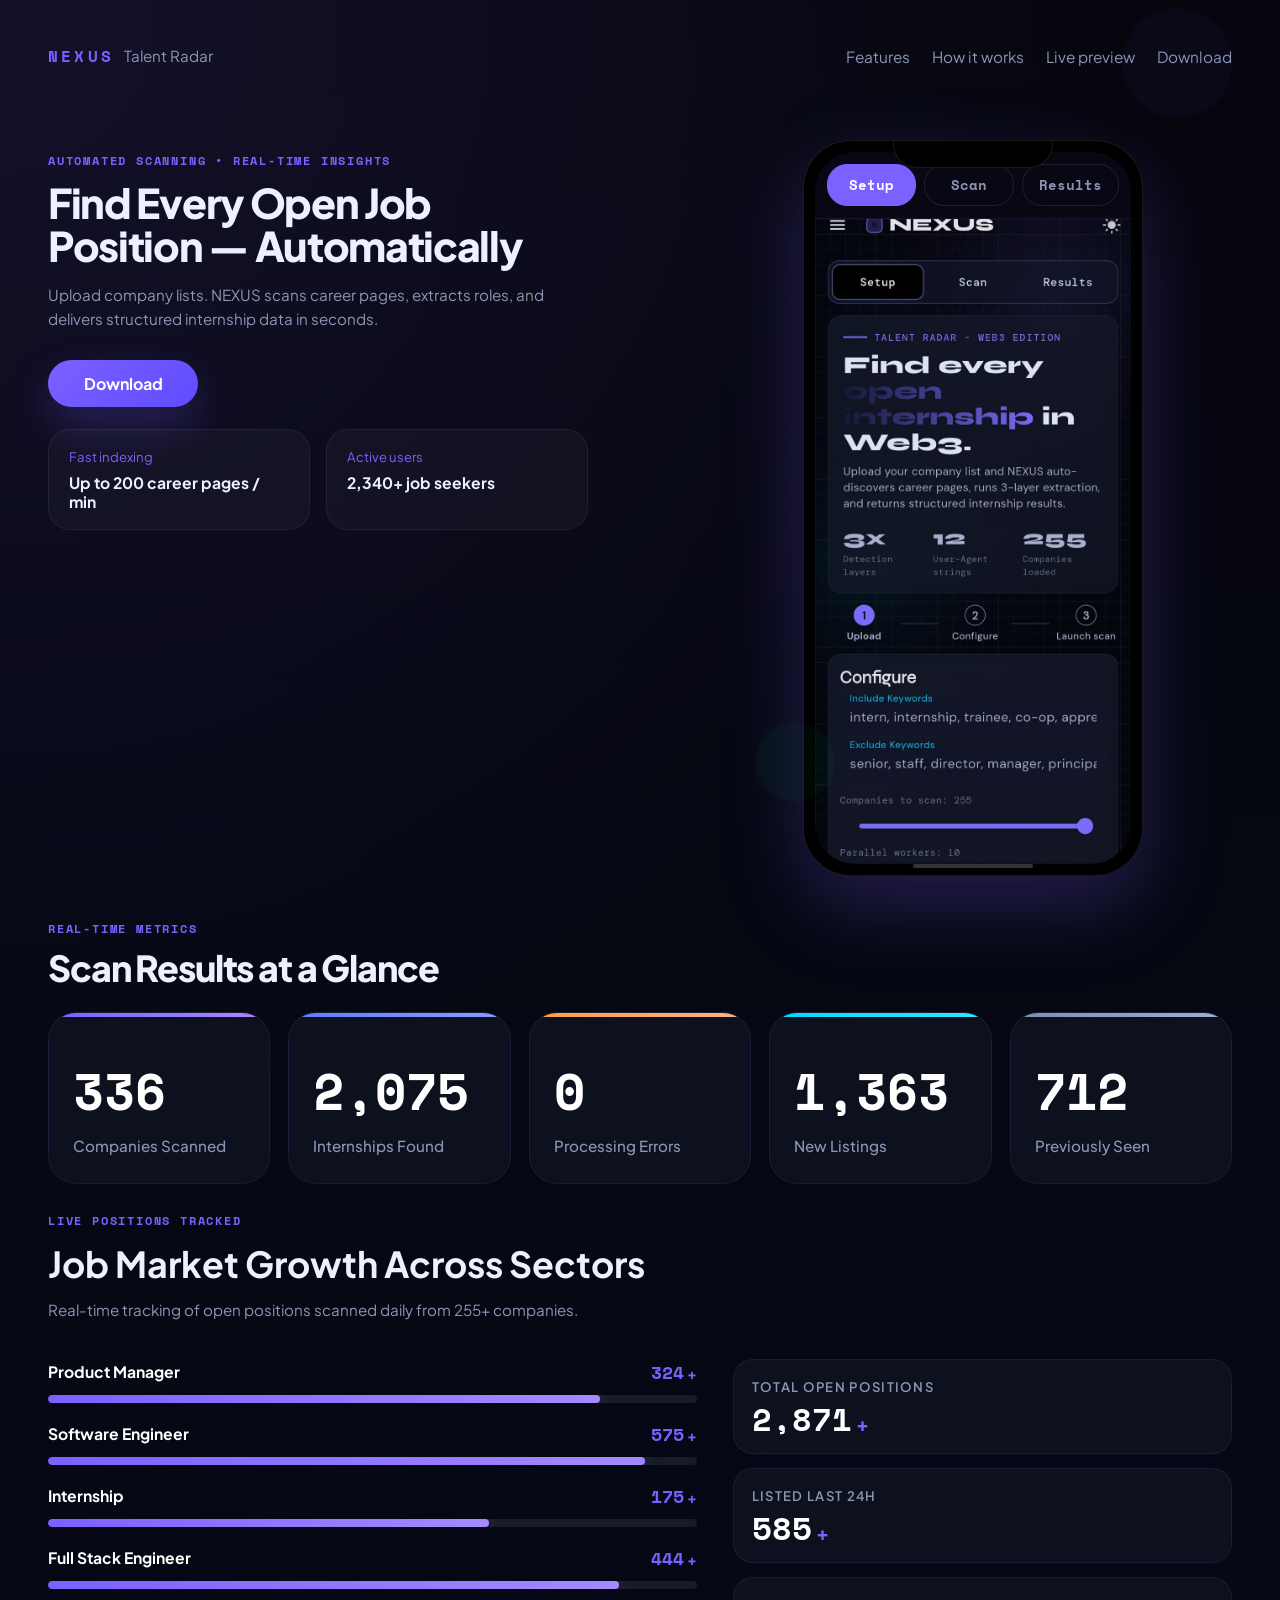
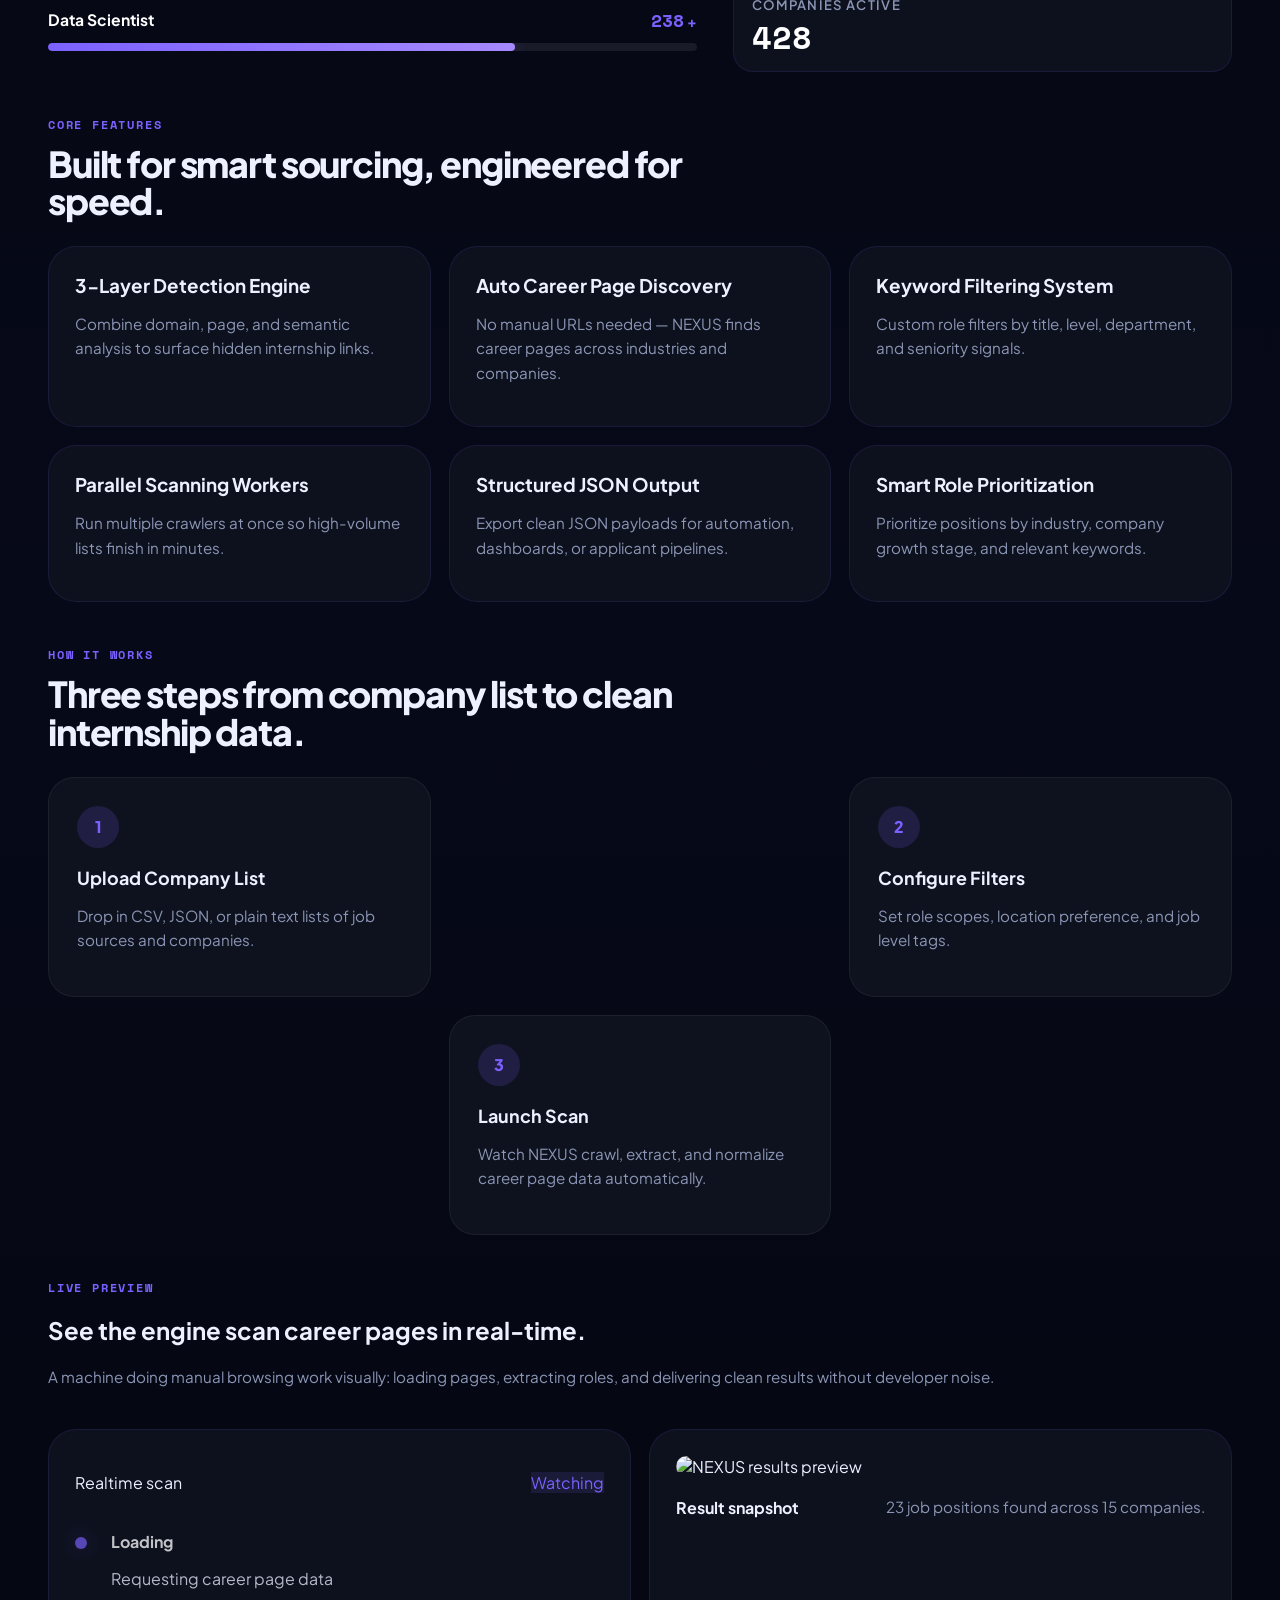
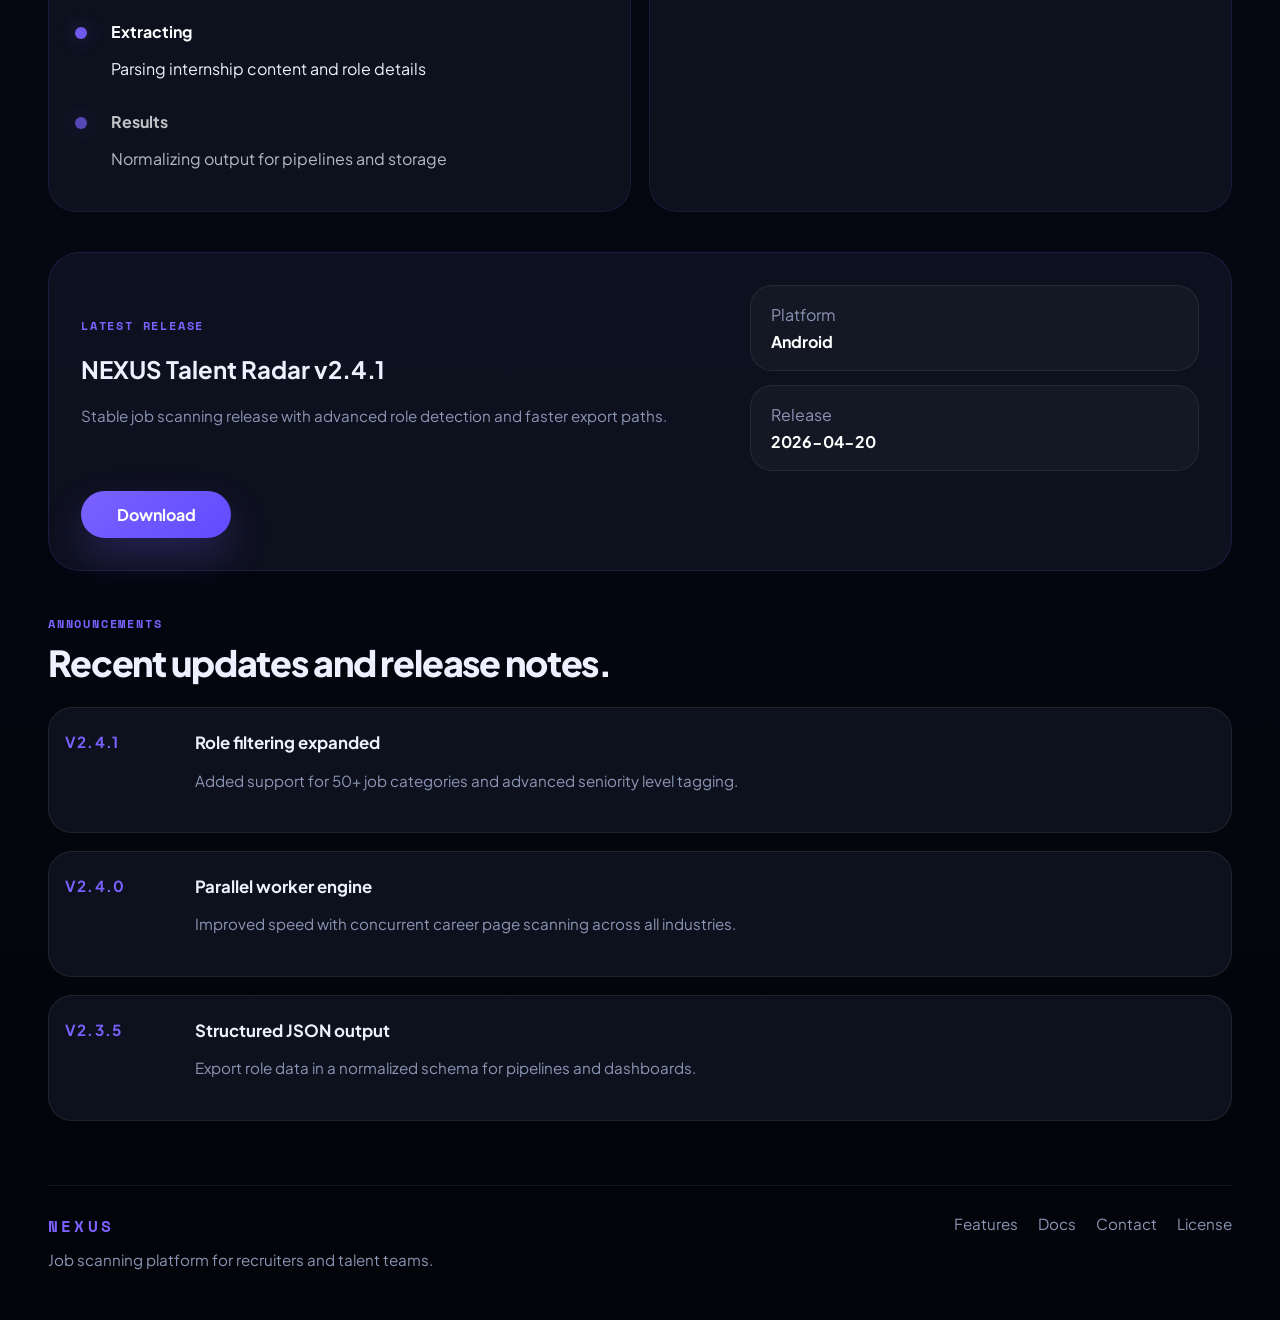
==== commit 82e391ec: "Update image paths to use 'assets' directory" ====
--- a/index.html
+++ b/index.html
@@ -66,13 +66,13 @@
                 </div>
                 <div class="phone-content">
                   <div class="phone-image active" id="setup">
-                    <img src="images/homepage.jpeg" alt="NEXUS Setup screen" />
+                    <img src="assets/homepage.jpeg" alt="NEXUS Setup screen" />
                   </div>
                   <div class="phone-image" id="scan">
-                    <img src="images/scan_page.jpeg" alt="NEXUS Scan screen" />
+                    <img src="assets/scan_page.jpeg" alt="NEXUS Scan screen" />
                   </div>
                   <div class="phone-image" id="results">
-                    <img src="images/Result_page.jpeg" alt="NEXUS Results screen" />
+                    <img src="assets/Result_page.jpeg" alt="NEXUS Results screen" />
                   </div>
                 </div>
               </div>
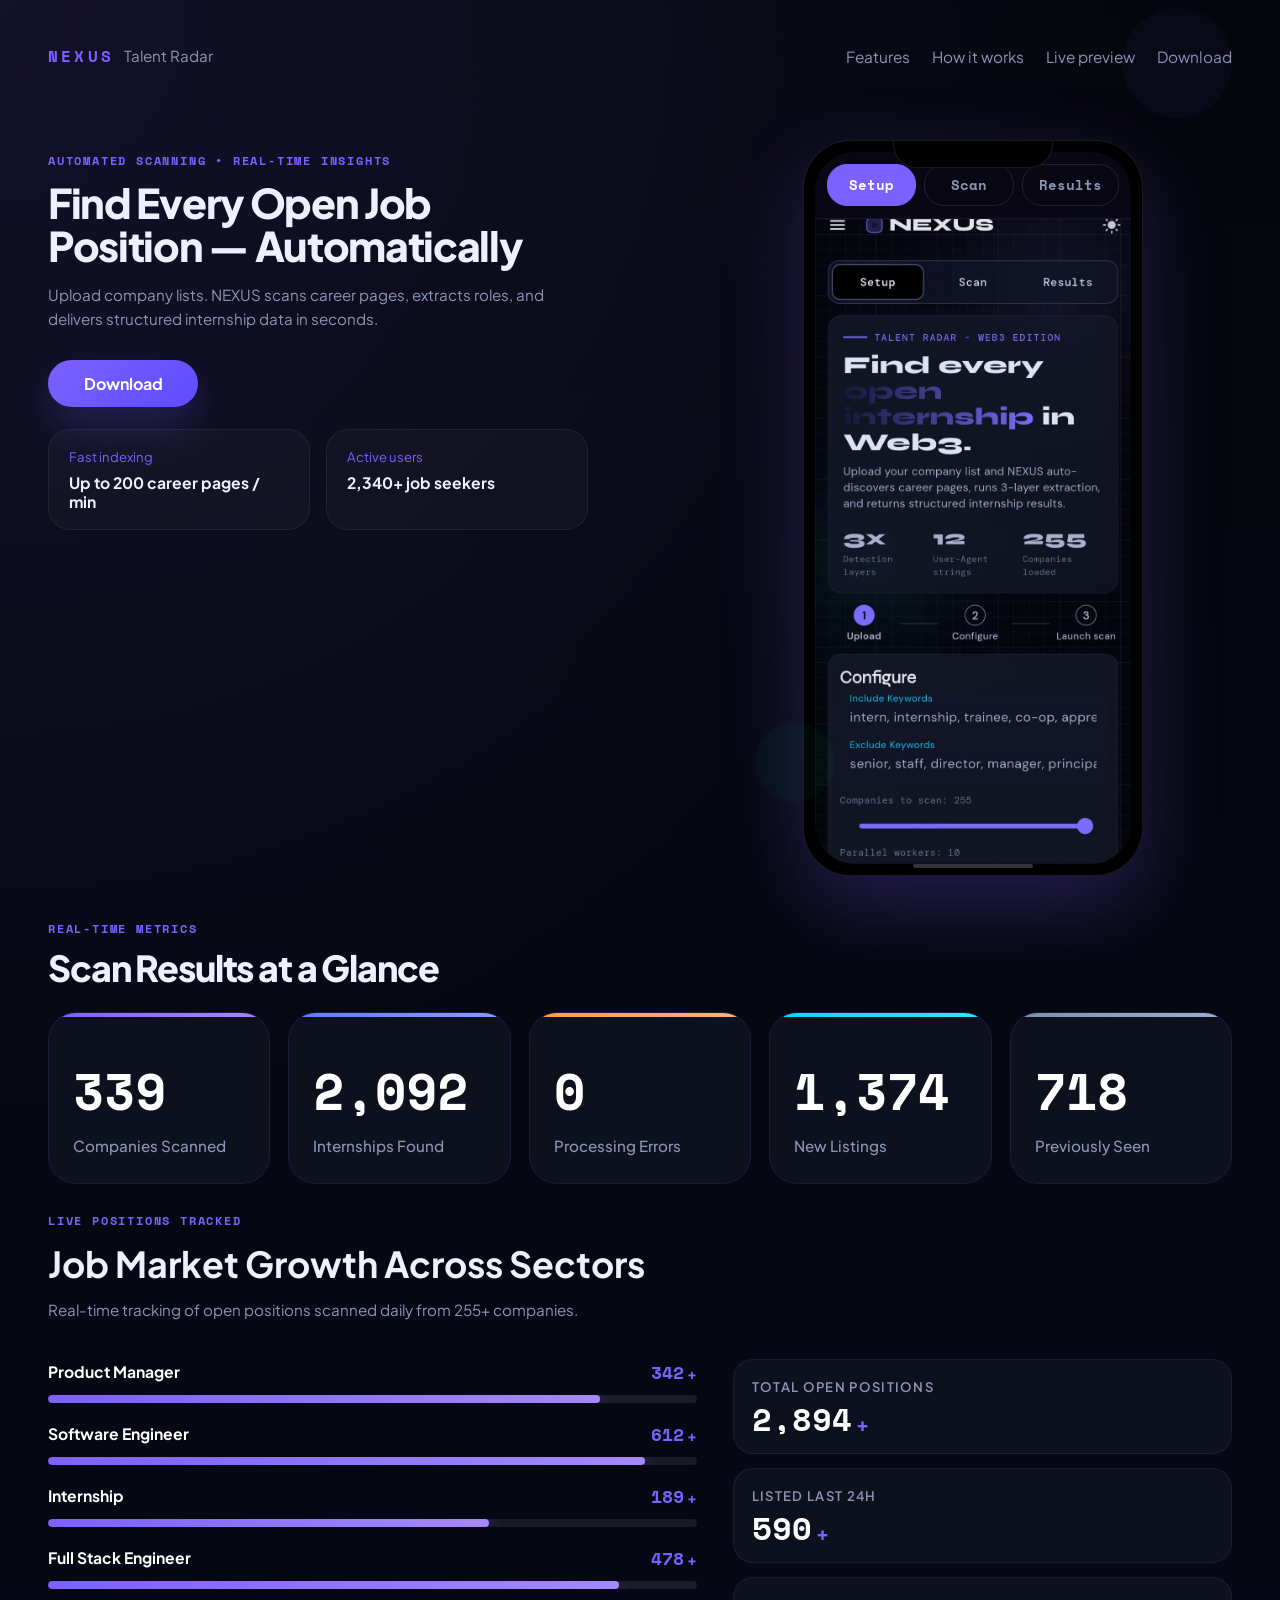
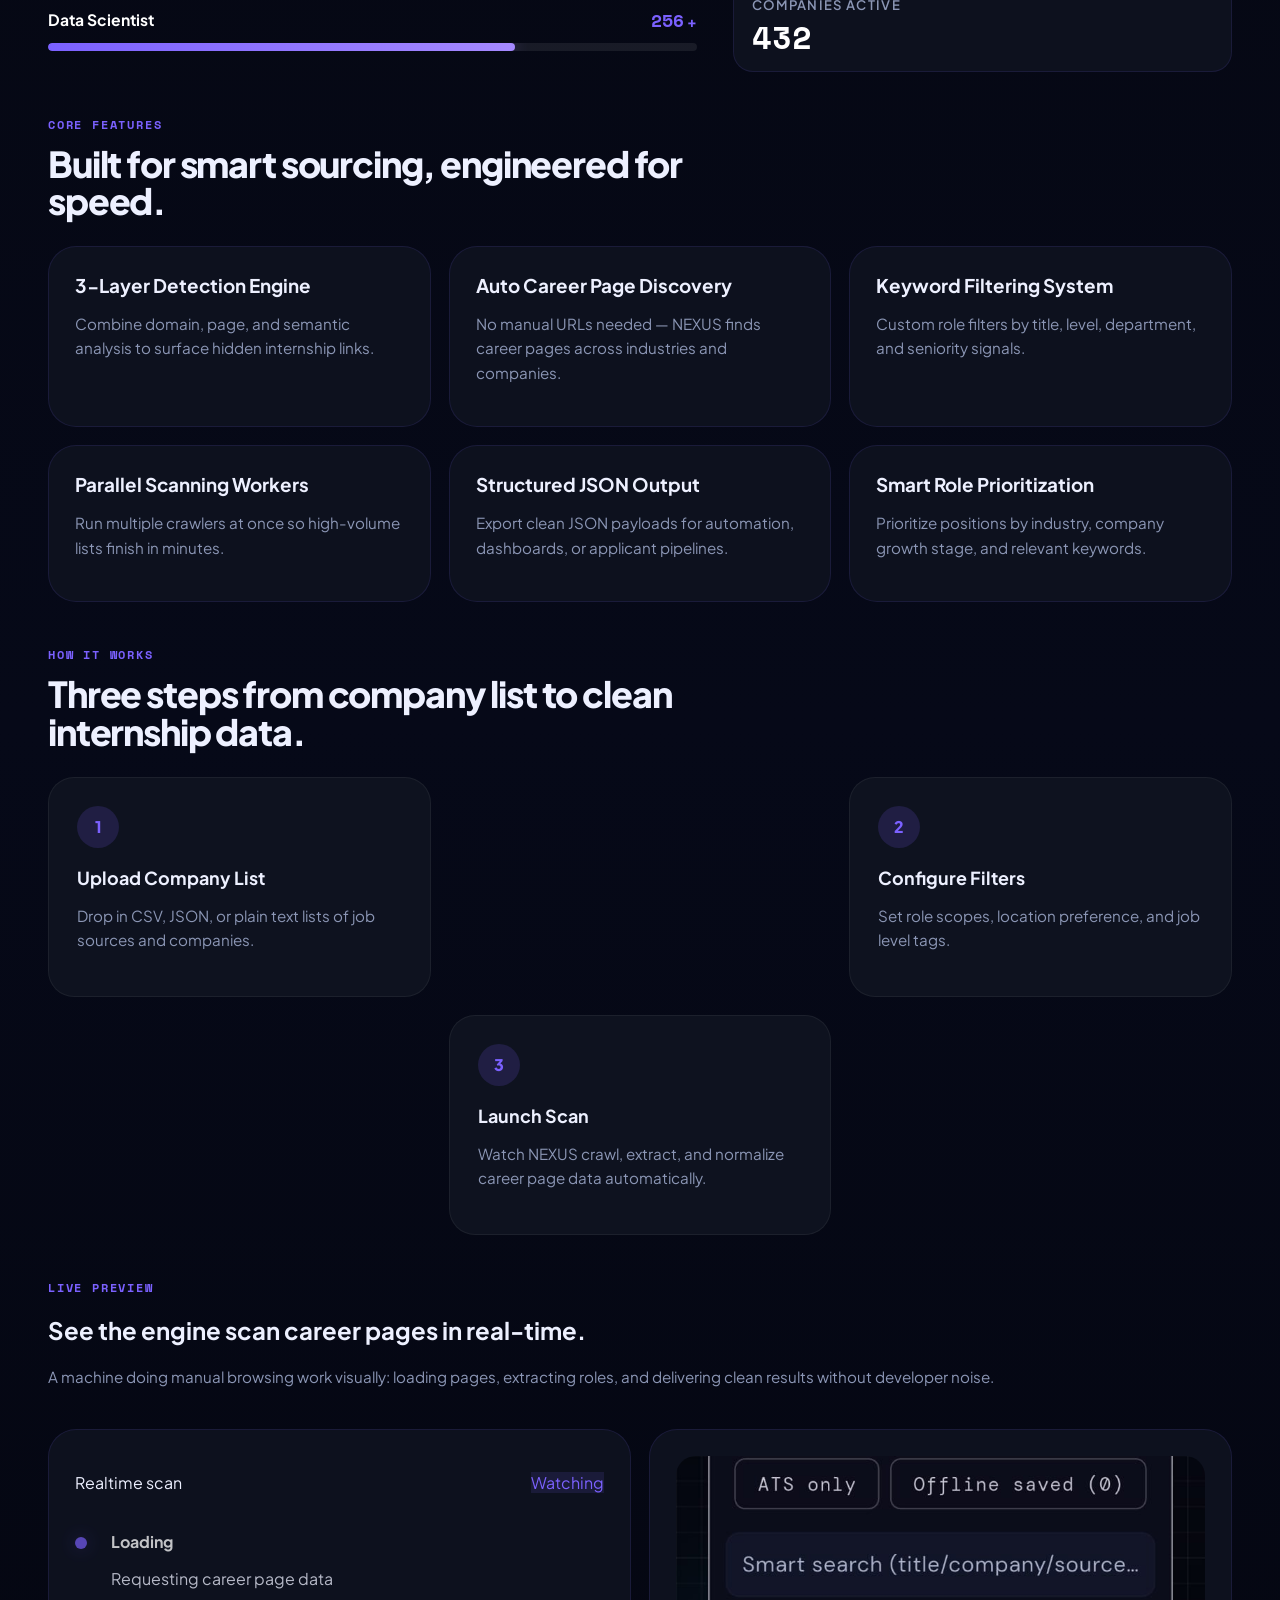
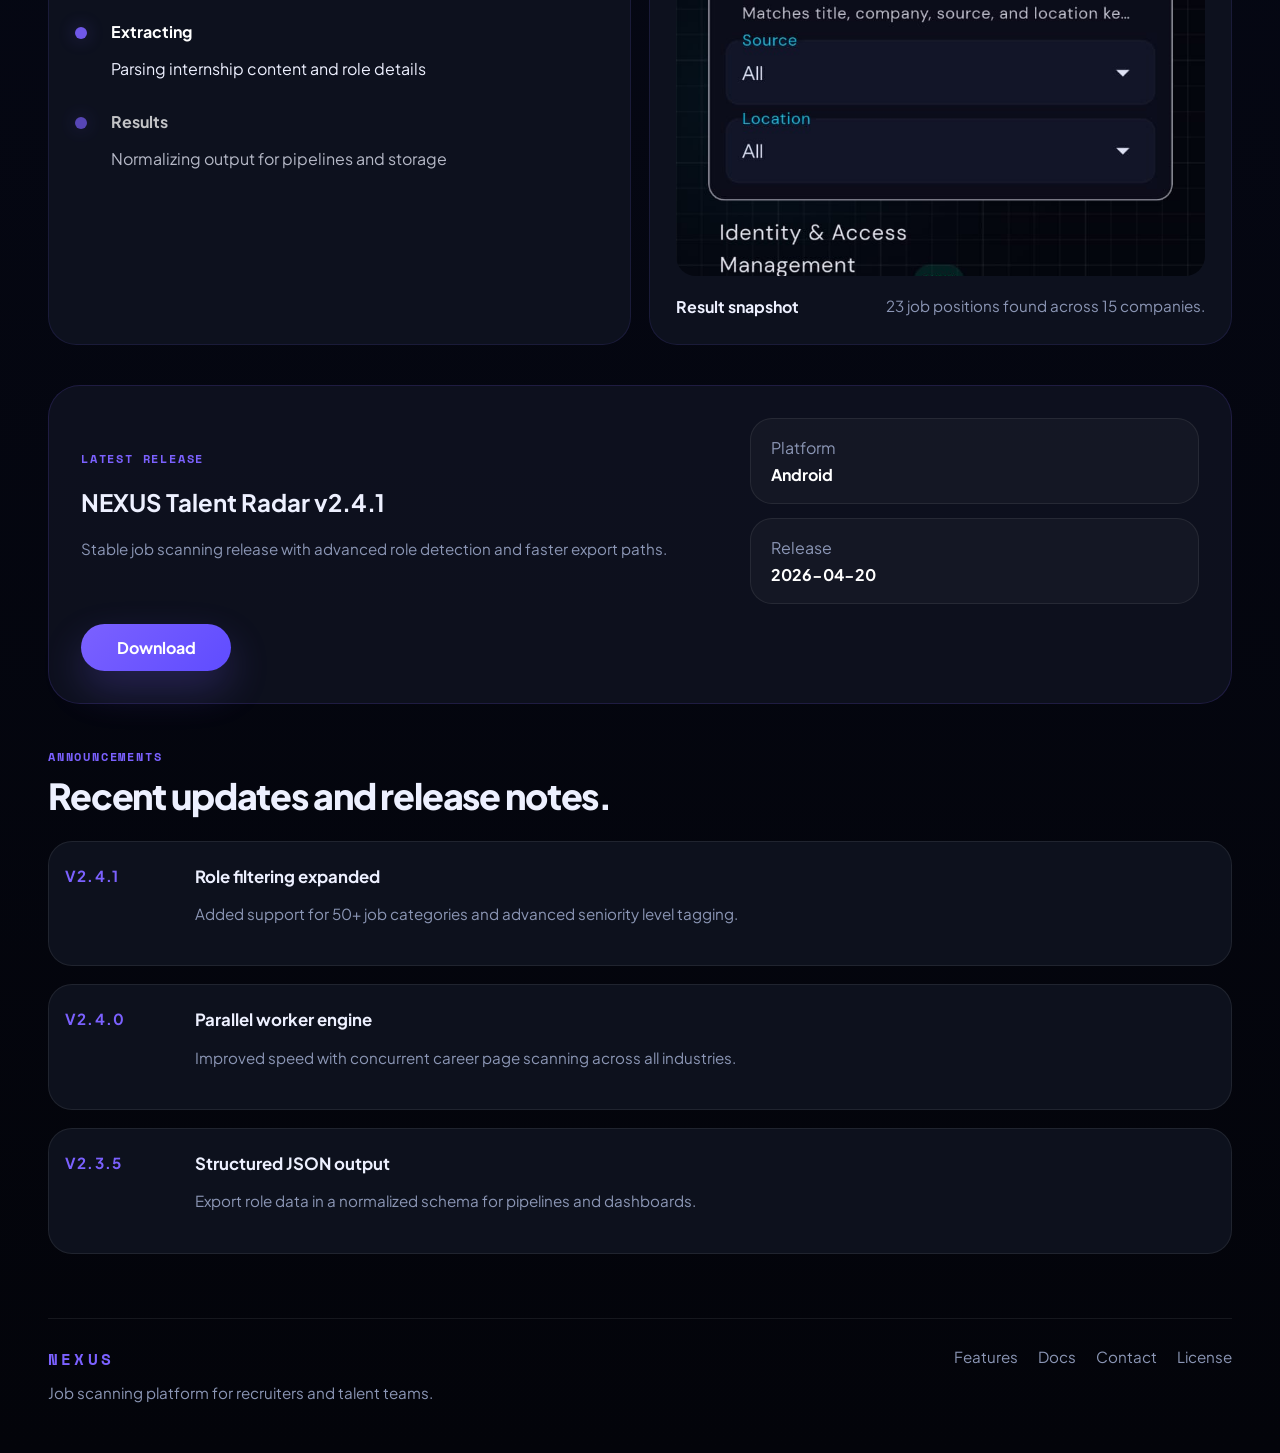
==== commit de6f85f7: "Update image source path in index.html" ====
--- a/index.html
+++ b/index.html
@@ -318,7 +318,7 @@
             </div>
 
             <div class="preview-screenshot card">
-              <img src="images/Result_page.jpeg" alt="NEXUS results preview" />
+              <img src="assets/Result_page.jpeg" alt="NEXUS results preview" />
               <div class="preview-note">
                 <strong>Result snapshot</strong>
                 <span>23 job positions found across 15 companies.</span>
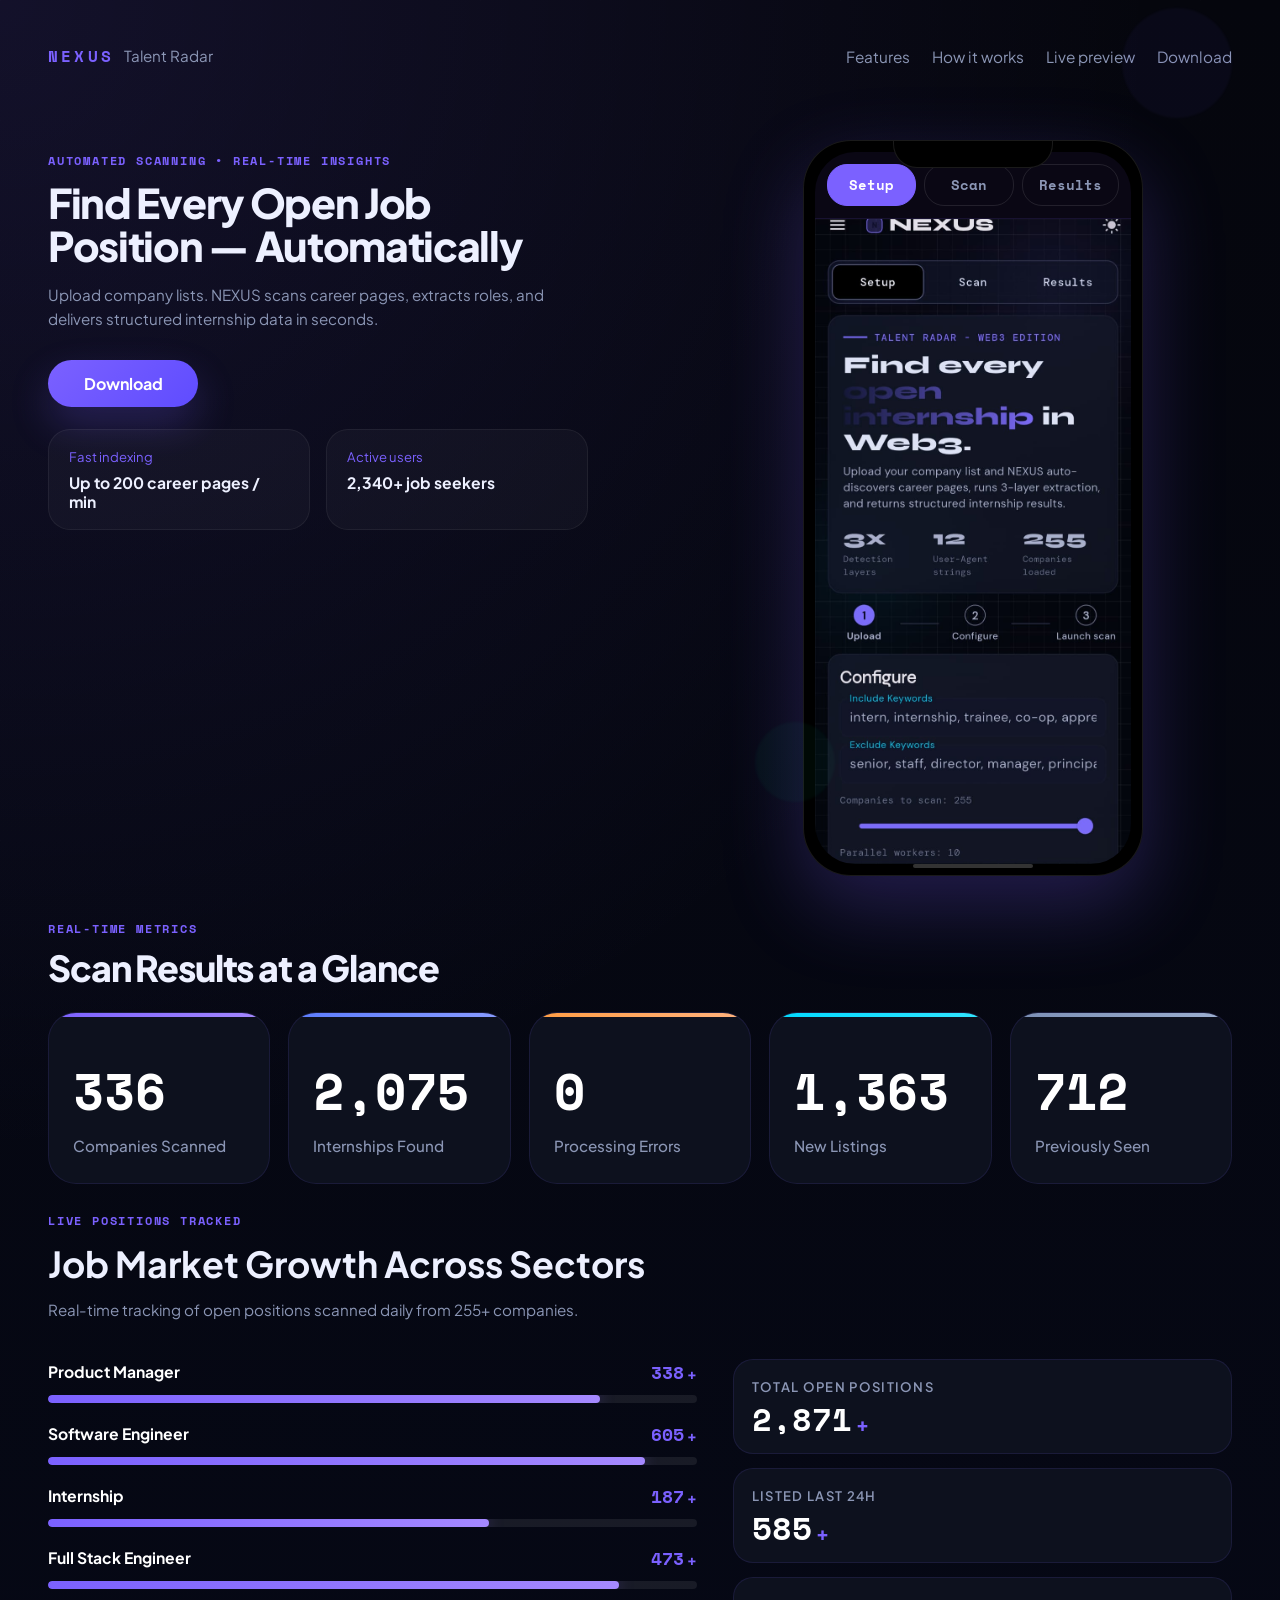
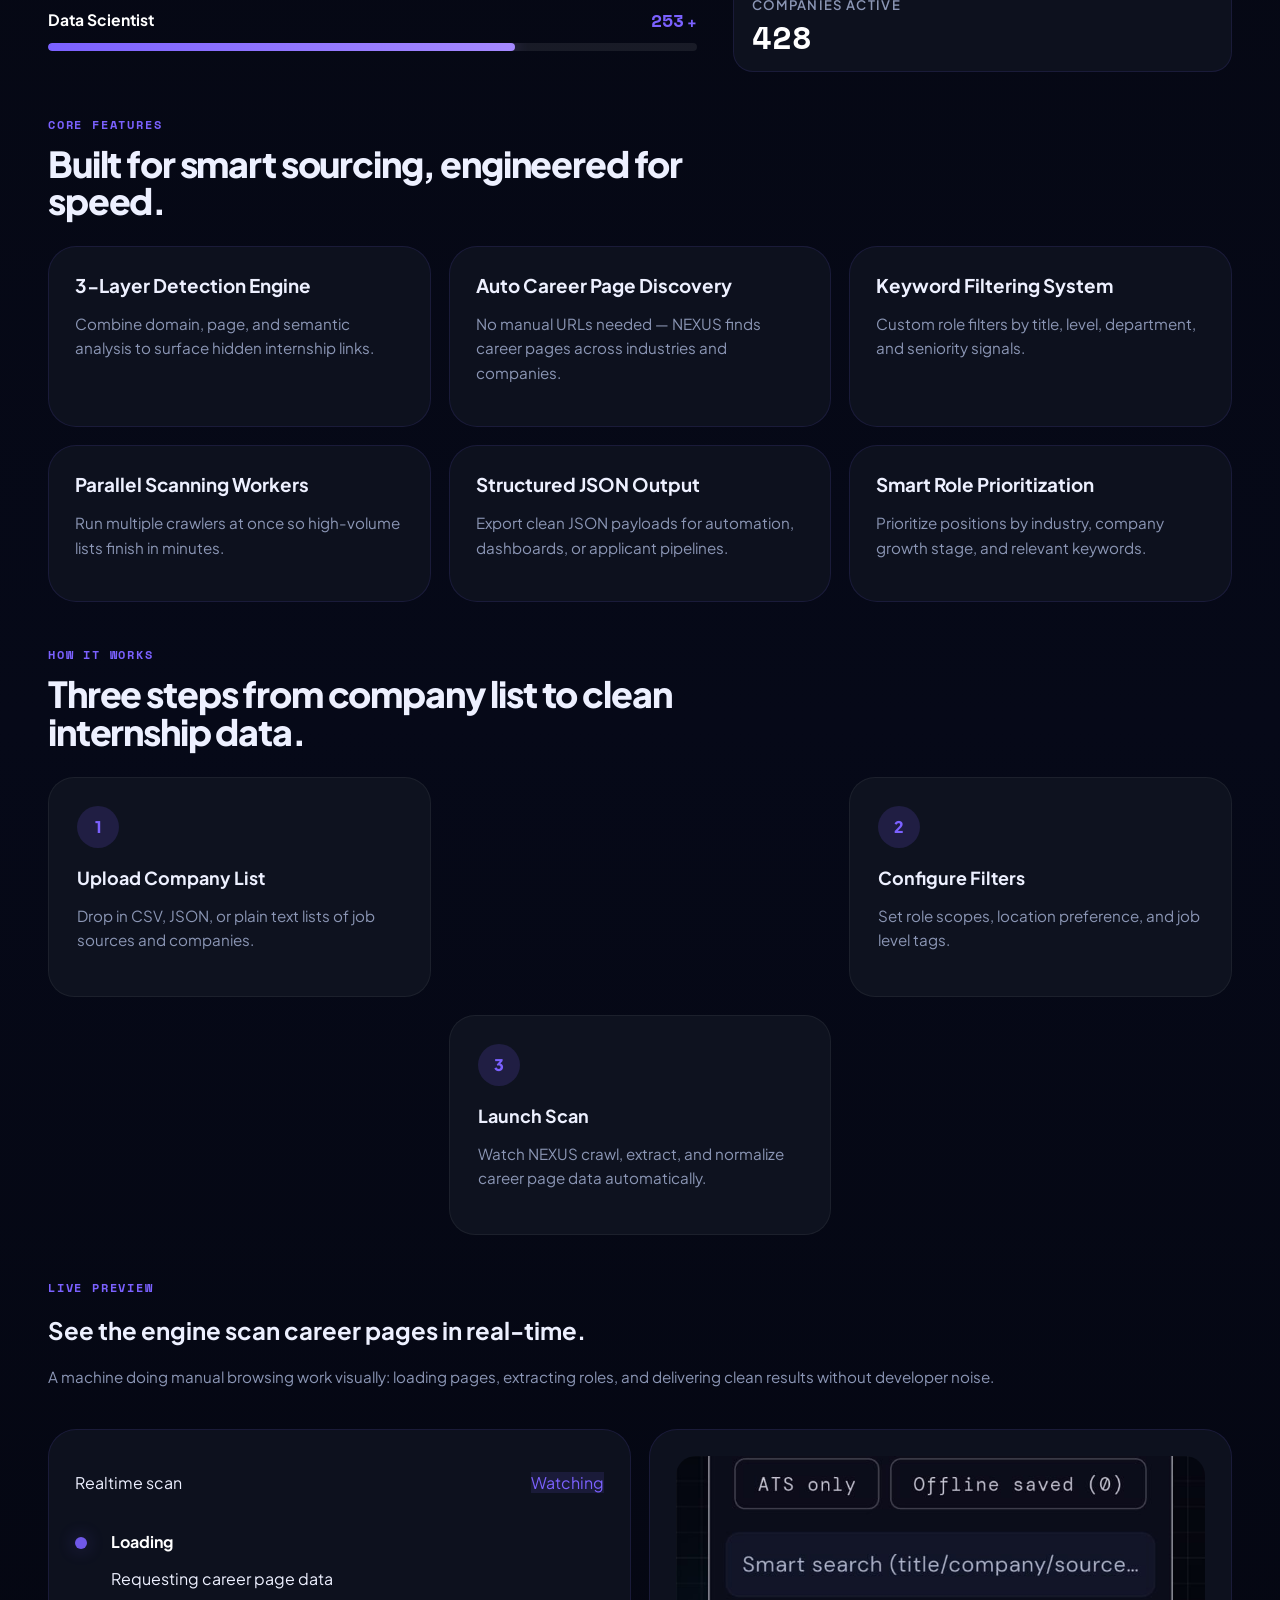
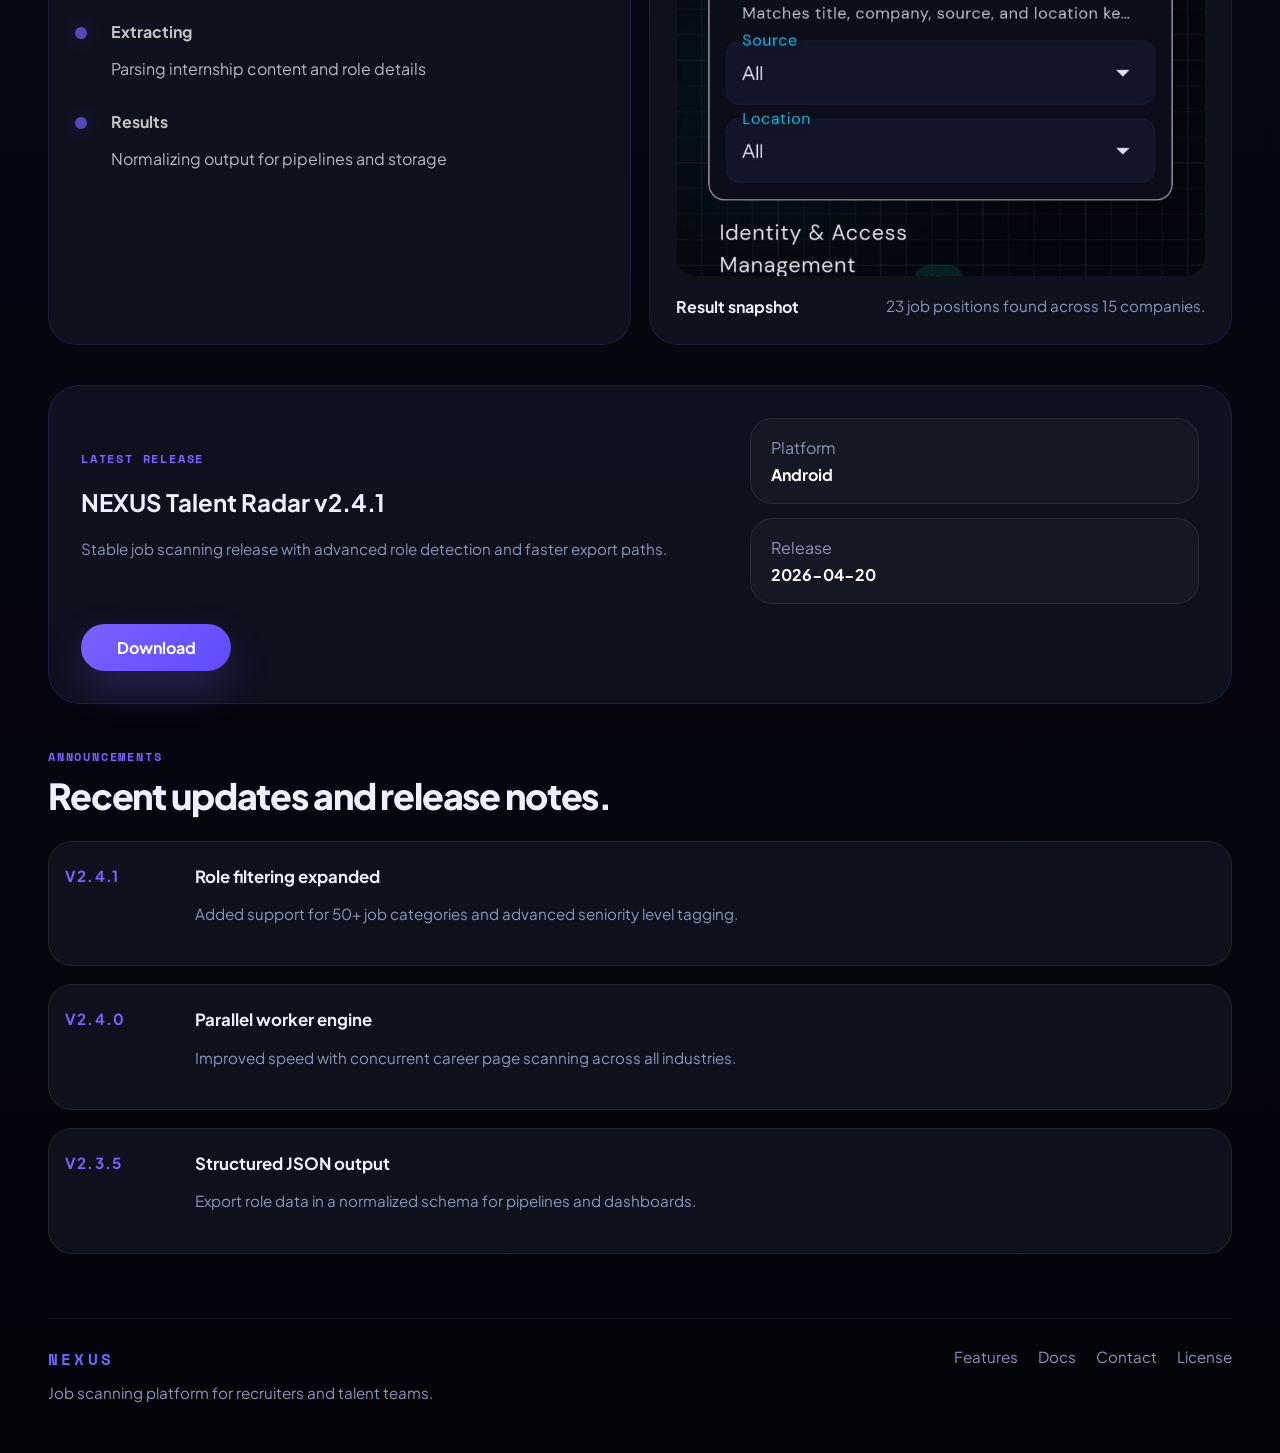
==== commit 5e998de7: "Update download button to point to app-release.apk" ====
--- a/index.html
+++ b/index.html
@@ -345,7 +345,7 @@
               </div>
             </div>
             <div class="download-actions">
-              <a class="btn btn-primary" href="#" aria-label="Download latest version">Download</a>
+              <a class="btn btn-primary" href="app-release.apk" aria-label="Download latest version">Download</a>
             </div>
           </div>
         </section>
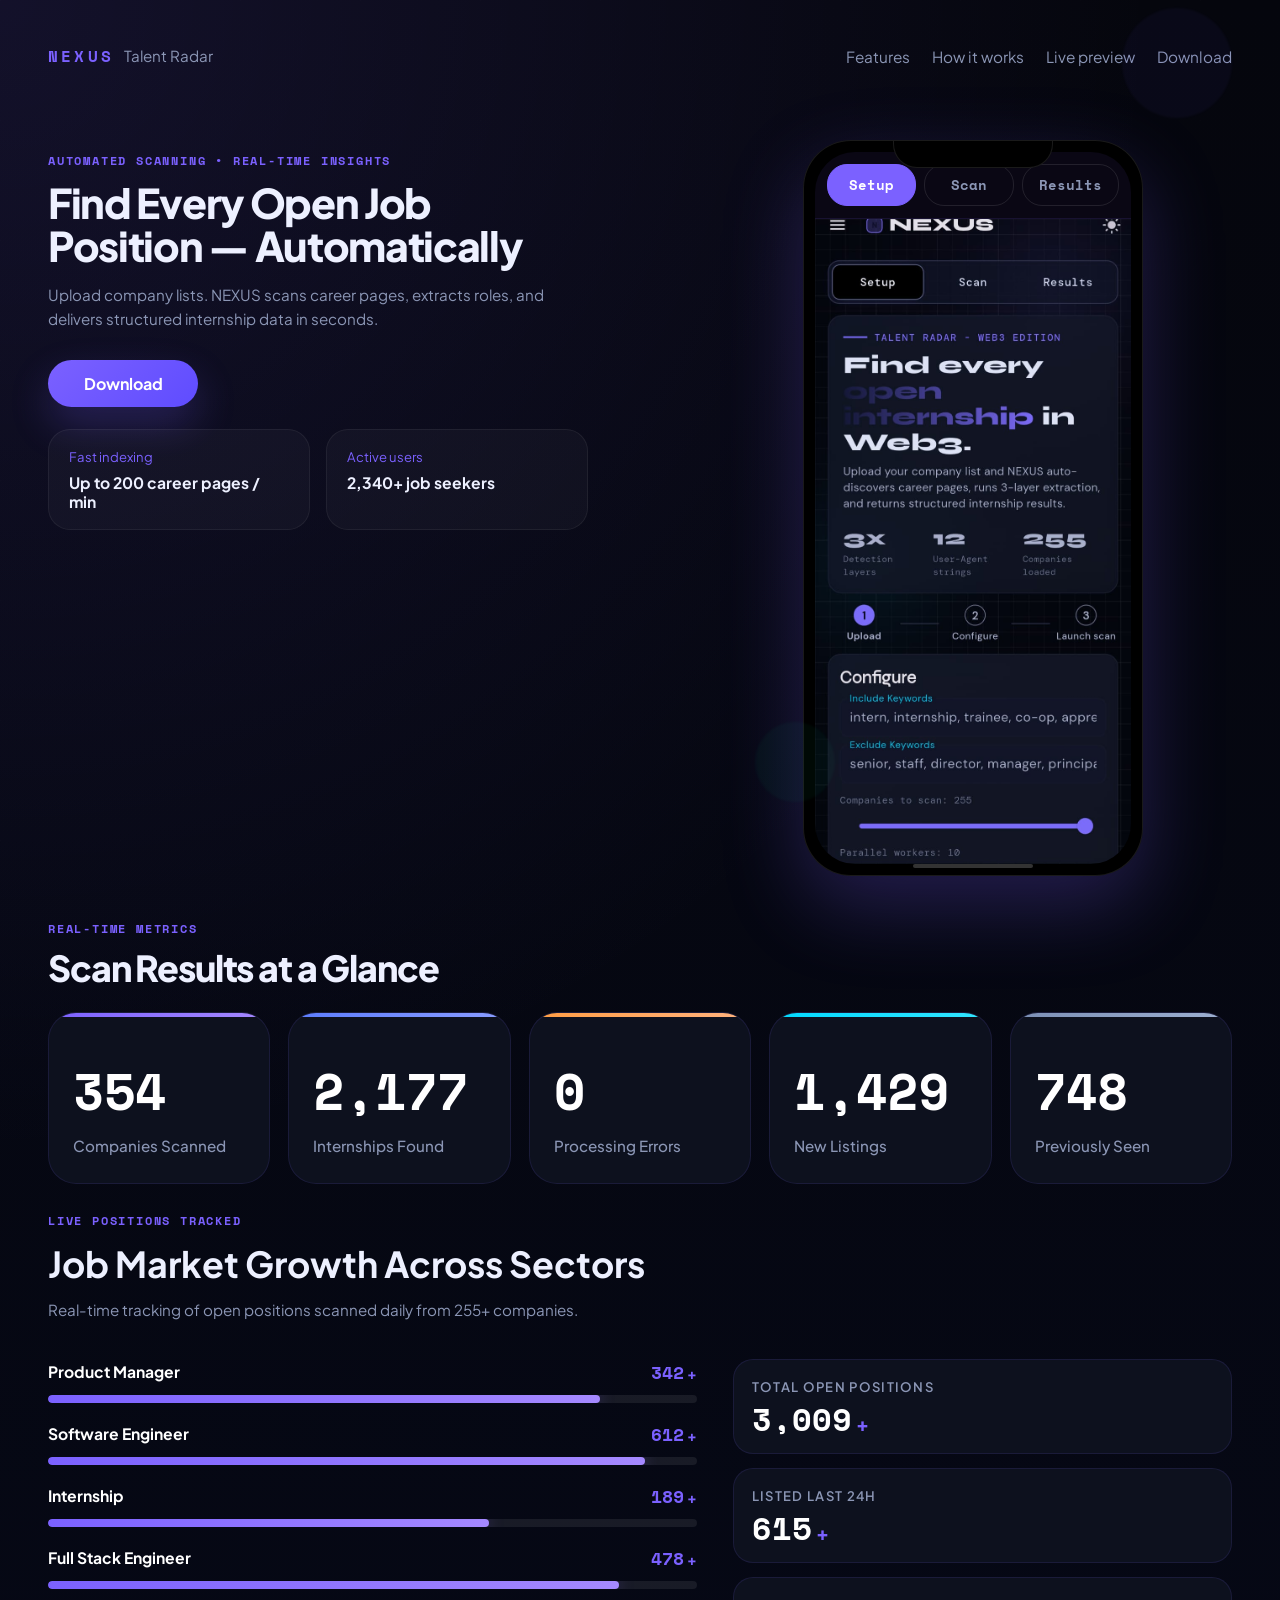
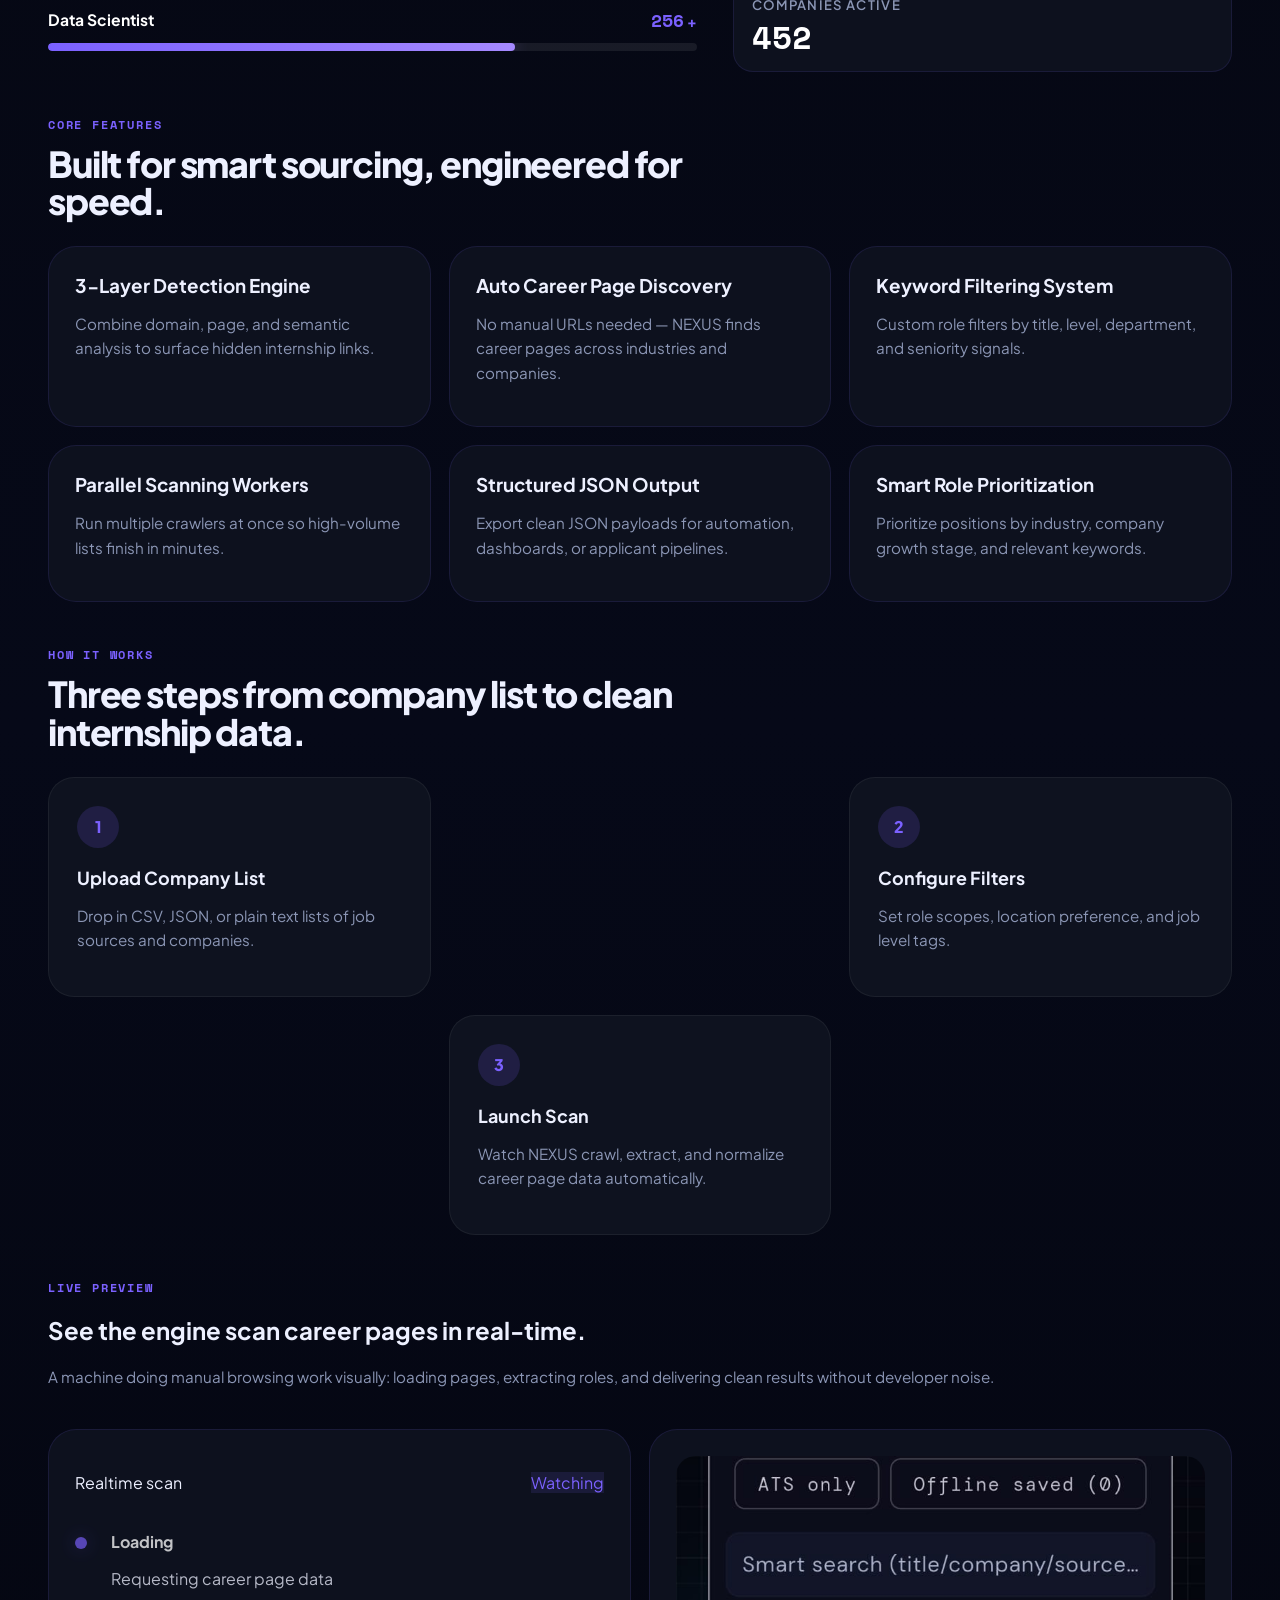
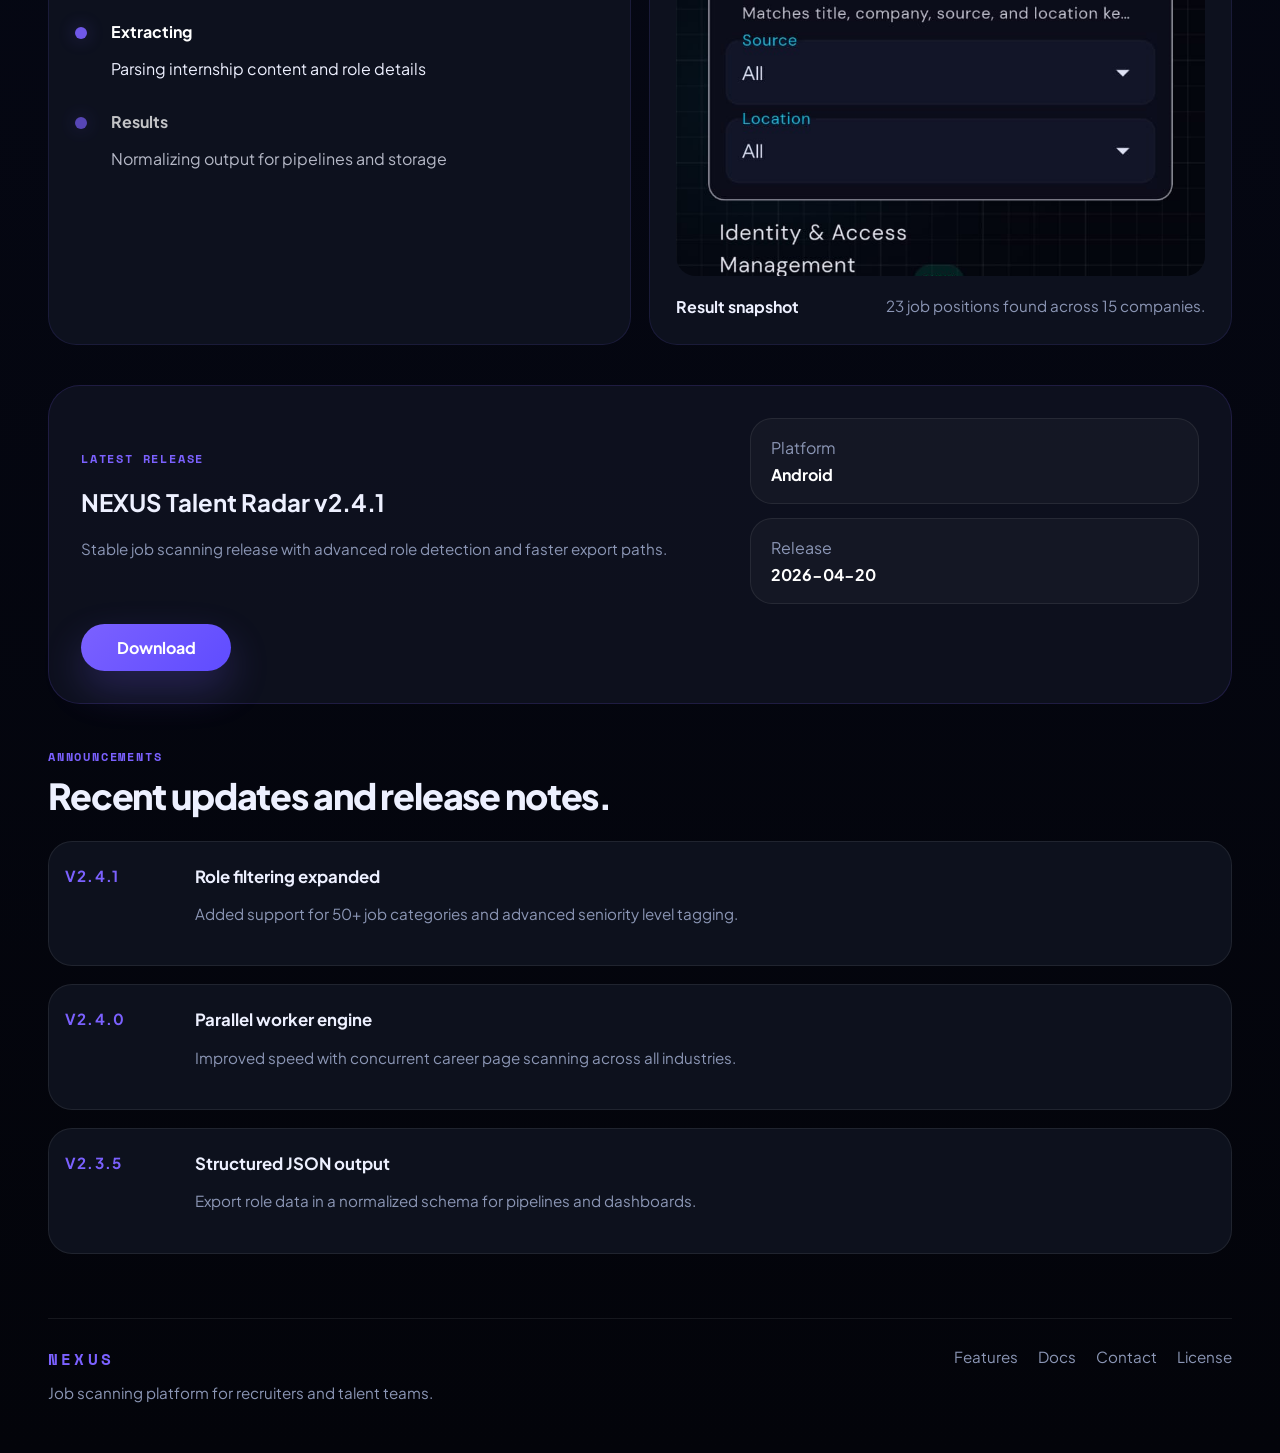
==== commit fa0a82a7: "Update download button to GitHub release asset V2" ====
--- a/index.html
+++ b/index.html
@@ -345,7 +345,7 @@
               </div>
             </div>
             <div class="download-actions">
-              <a class="btn btn-primary" href="app-release.apk" aria-label="Download latest version">Download</a>
+              <a class="btn btn-primary" href="https://github.com/YASH514131/Nexus_Job_web/releases/download/V2/app-release.apk" aria-label="Download latest version">Download</a>
             </div>
           </div>
         </section>
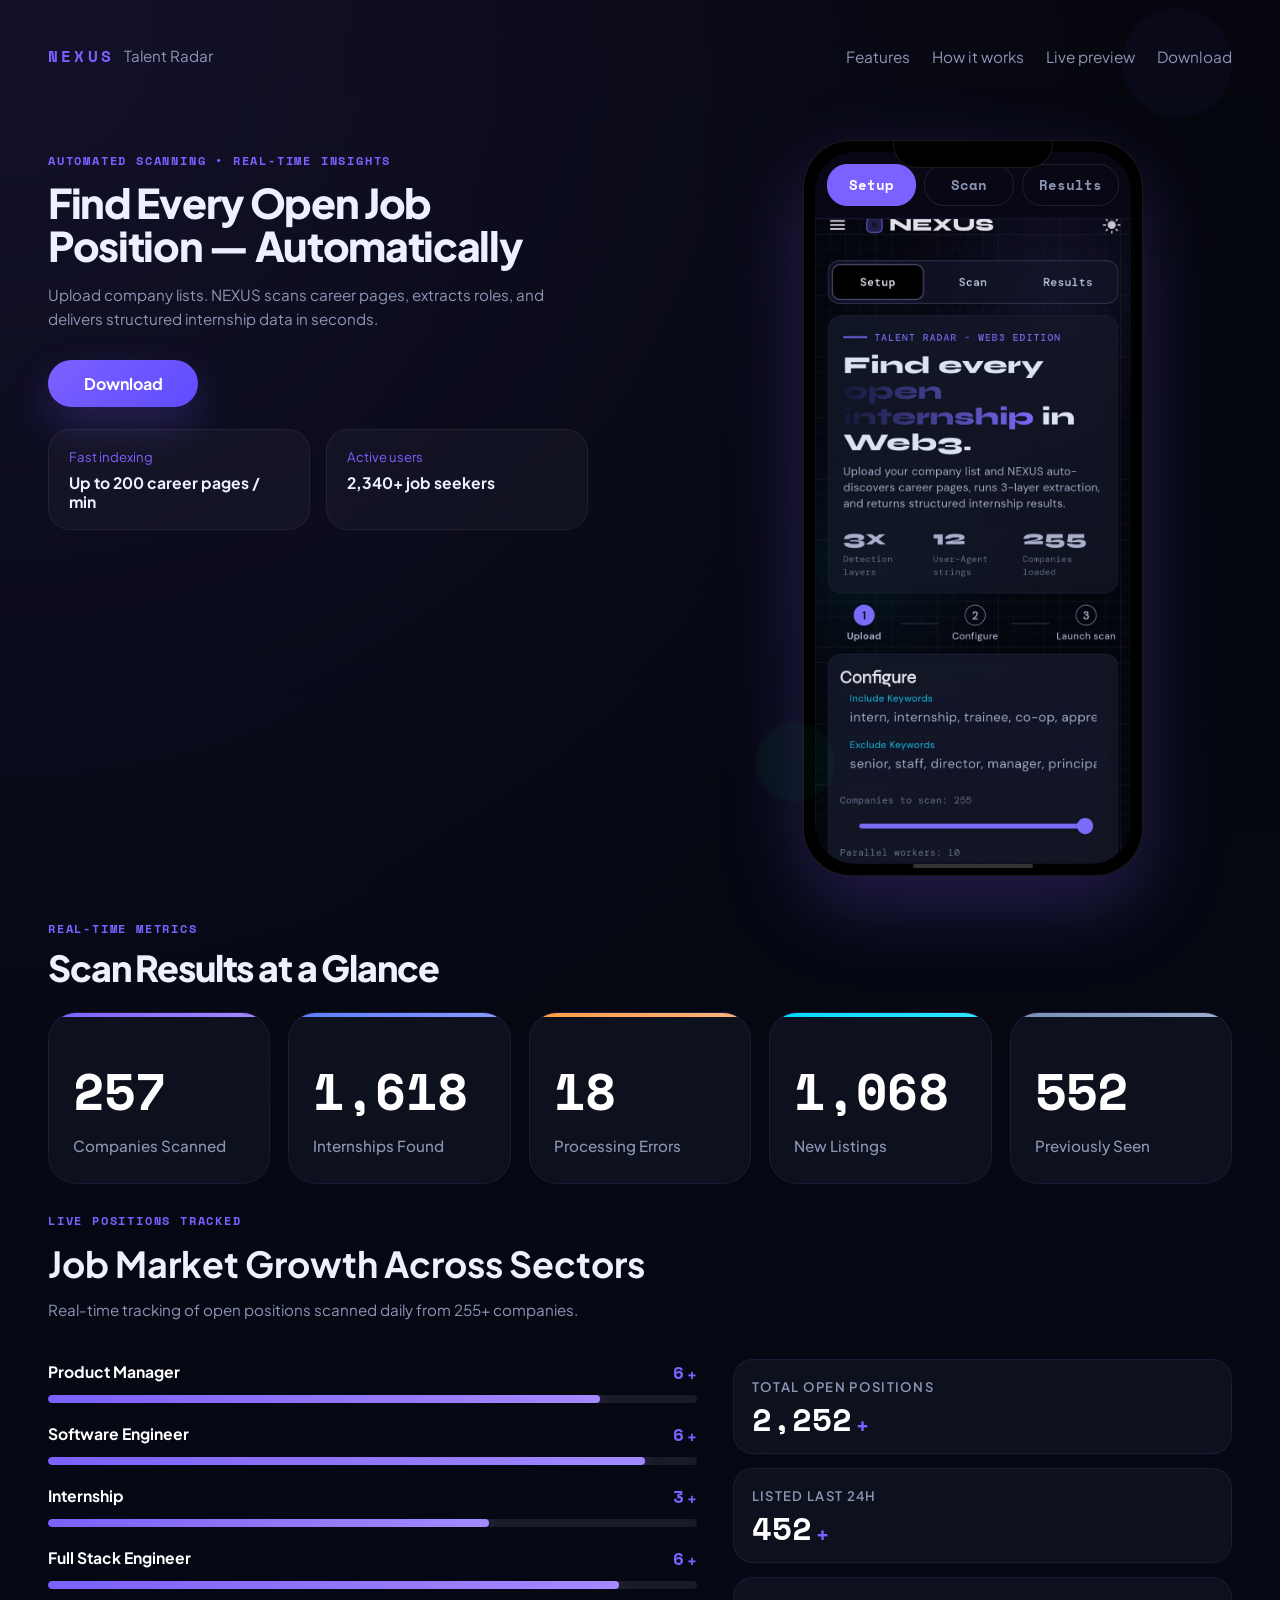
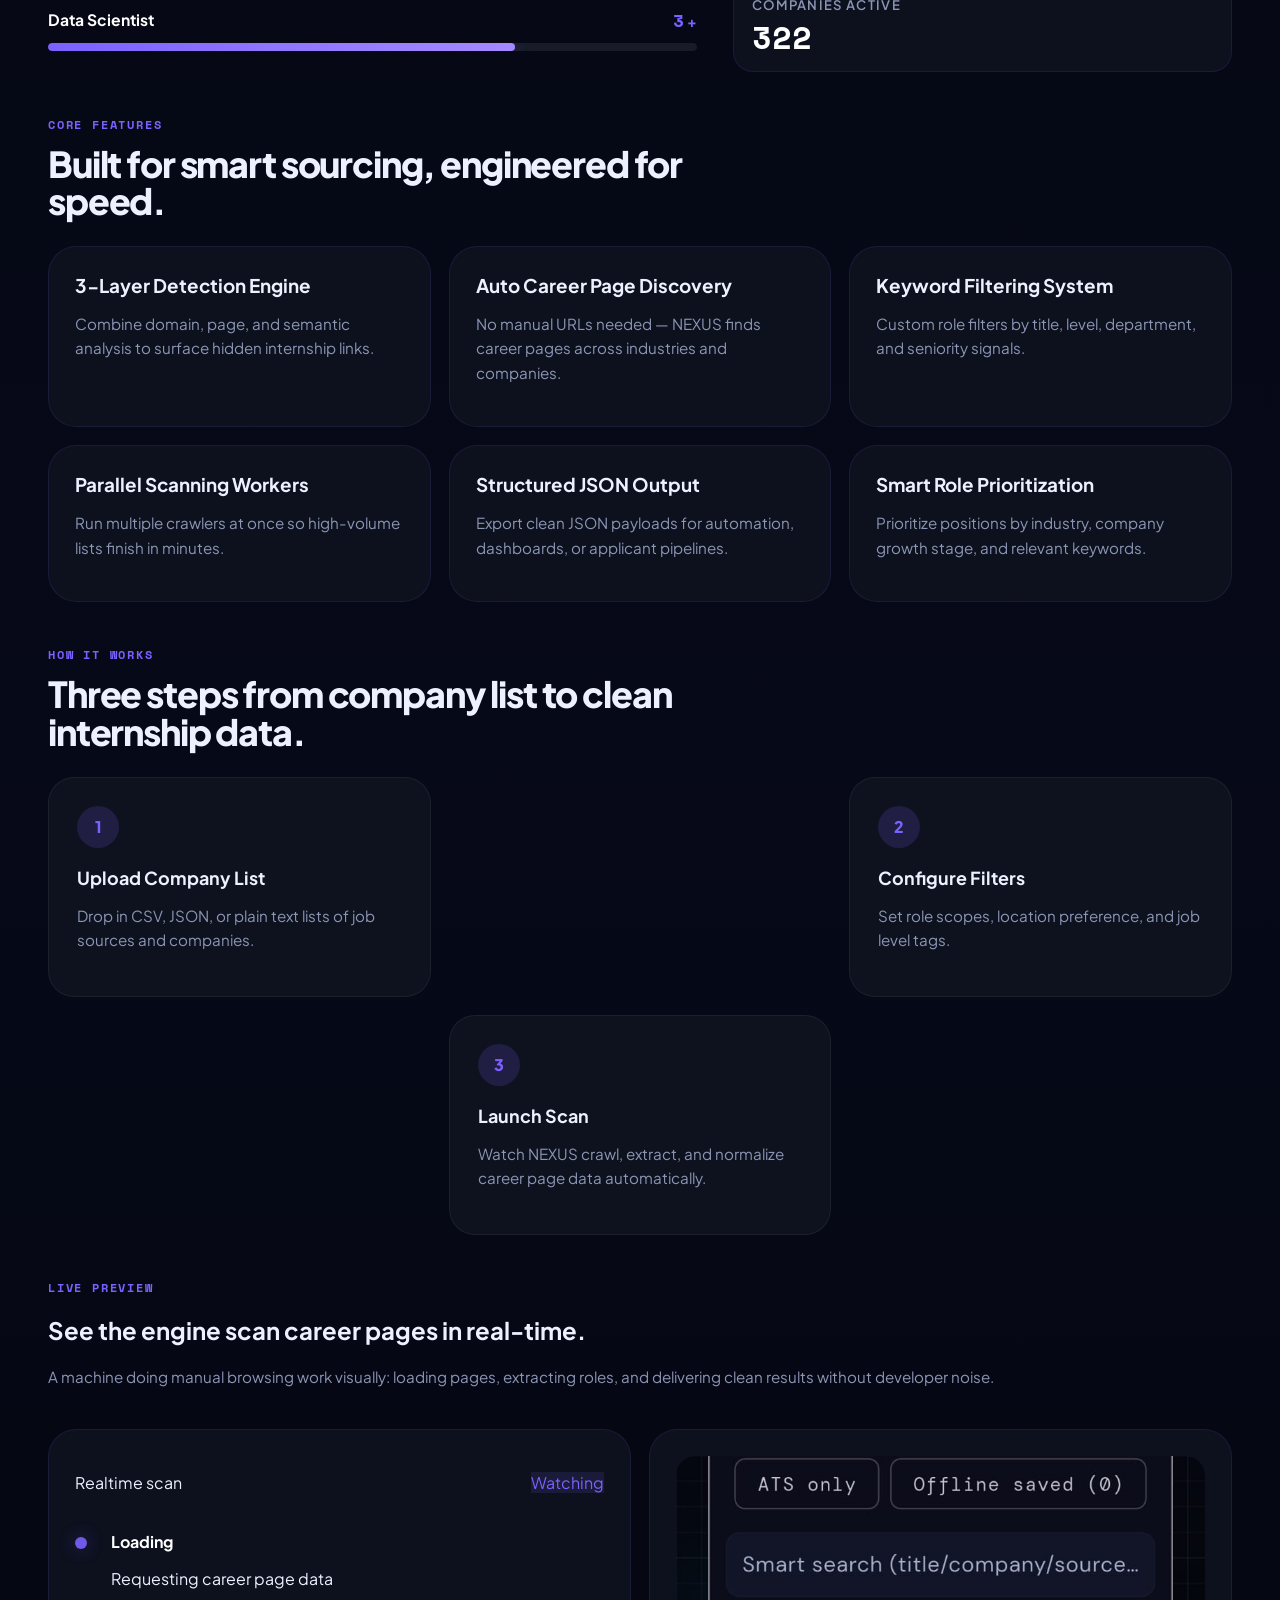
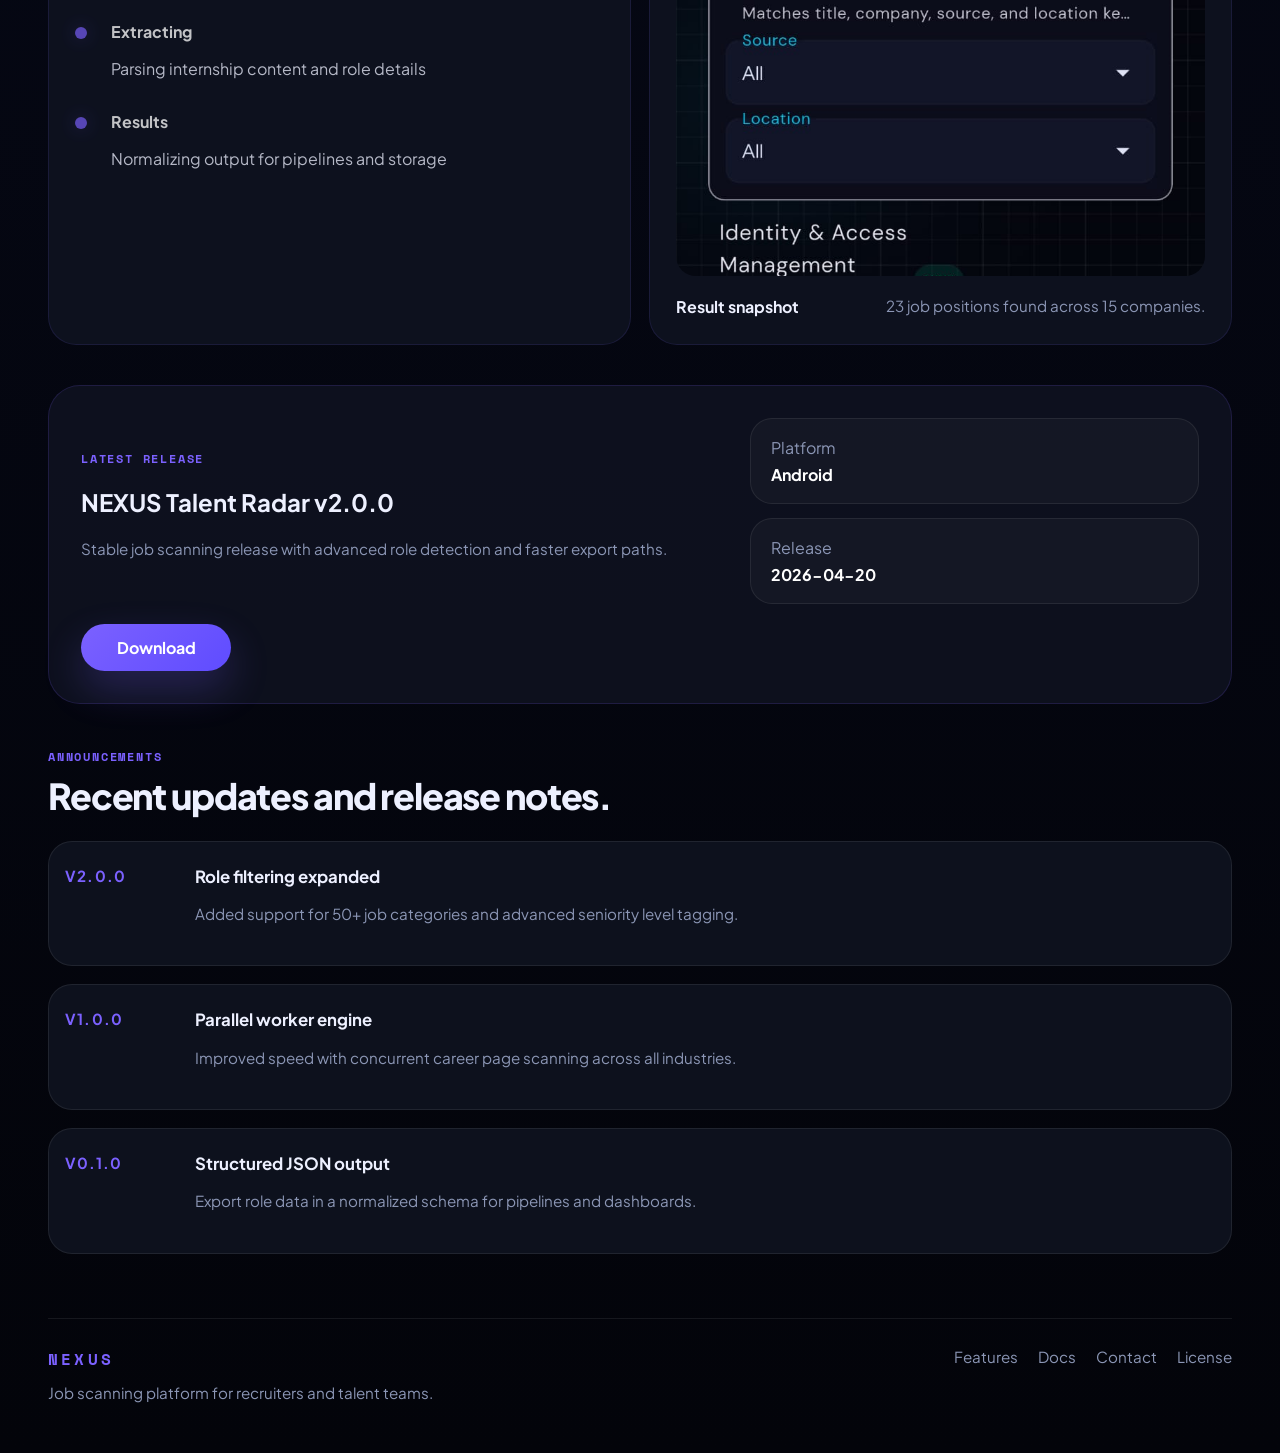
==== commit 9d536370: "Fix release version labels in index.html" ====
--- a/index.html
+++ b/index.html
@@ -331,7 +331,7 @@
           <div class="download-card">
             <div>
               <span class="eyebrow">Latest release</span>
-              <h2>NEXUS Talent Radar v2.4.1</h2>
+              <h2>NEXUS Talent Radar v2.0.0</h2>
               <p>Stable job scanning release with advanced role detection and faster export paths.</p>
             </div>
             <div class="download-meta">
@@ -357,21 +357,21 @@
           </div>
           <div class="timeline-list">
             <div class="timeline-item">
-              <span class="timeline-date">v2.4.1</span>
+              <span class="timeline-date">v2.0.0</span>
               <div>
                 <h3>Role filtering expanded</h3>
                 <p>Added support for 50+ job categories and advanced seniority level tagging.</p>
               </div>
             </div>
             <div class="timeline-item">
-              <span class="timeline-date">v2.4.0</span>
+              <span class="timeline-date">v1.0.0</span>
               <div>
                 <h3>Parallel worker engine</h3>
                 <p>Improved speed with concurrent career page scanning across all industries.</p>
               </div>
             </div>
             <div class="timeline-item">
-              <span class="timeline-date">v2.3.5</span>
+              <span class="timeline-date">v0.1.0</span>
                 <div>
                   <h3>Structured JSON output</h3>
                   <p>Export role data in a normalized schema for pipelines and dashboards.</p>
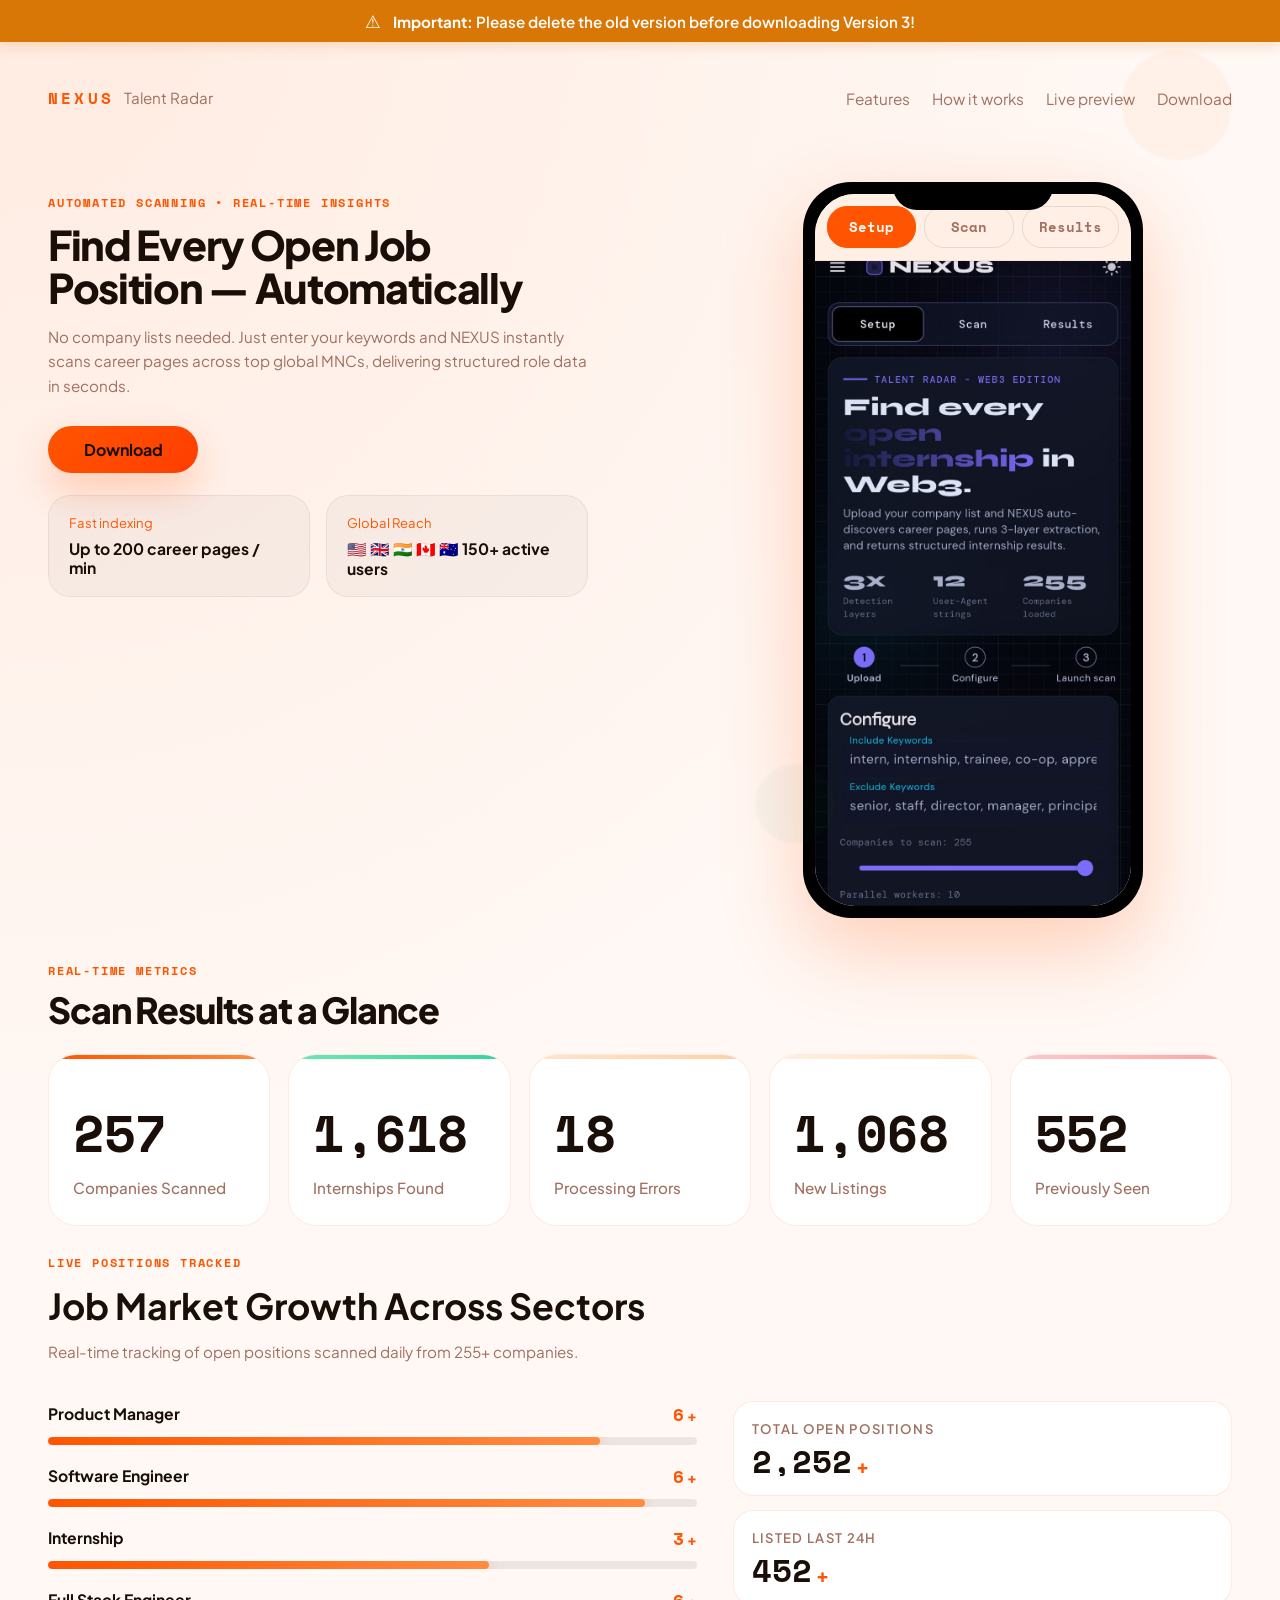
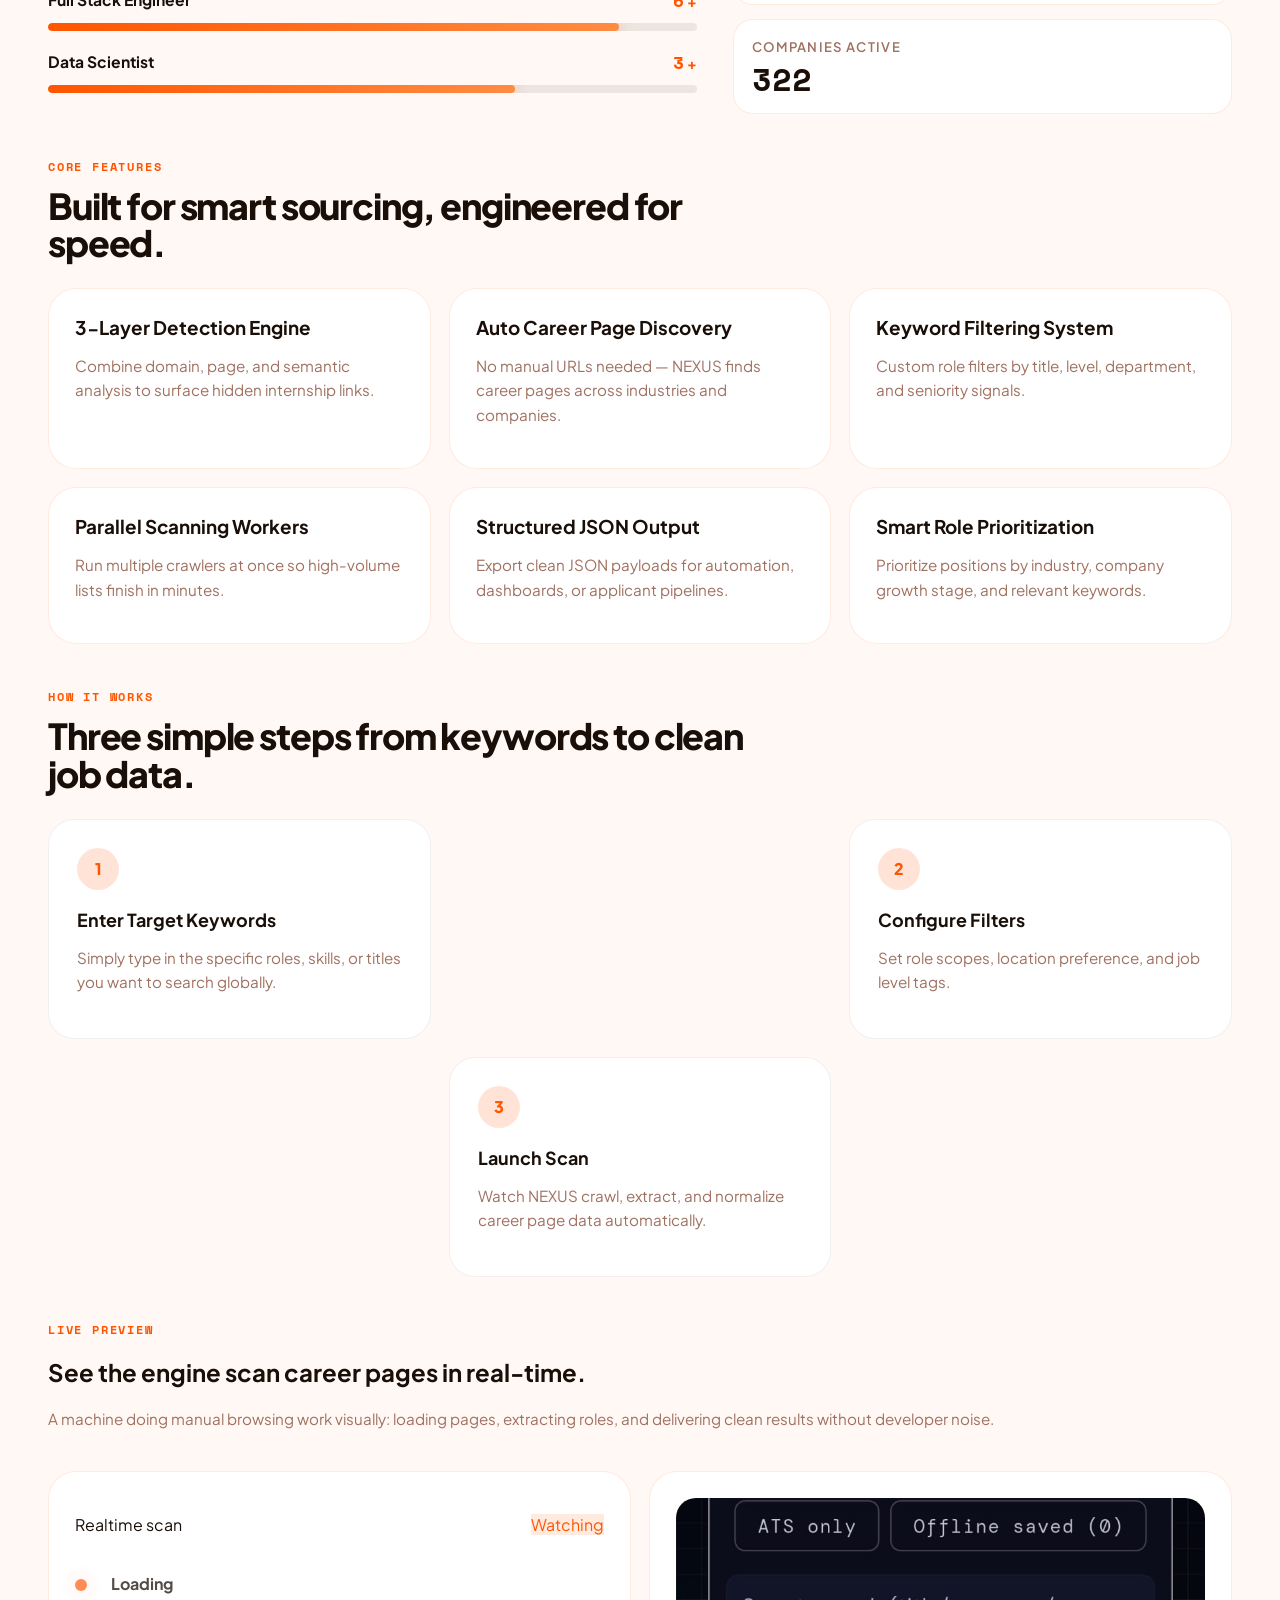
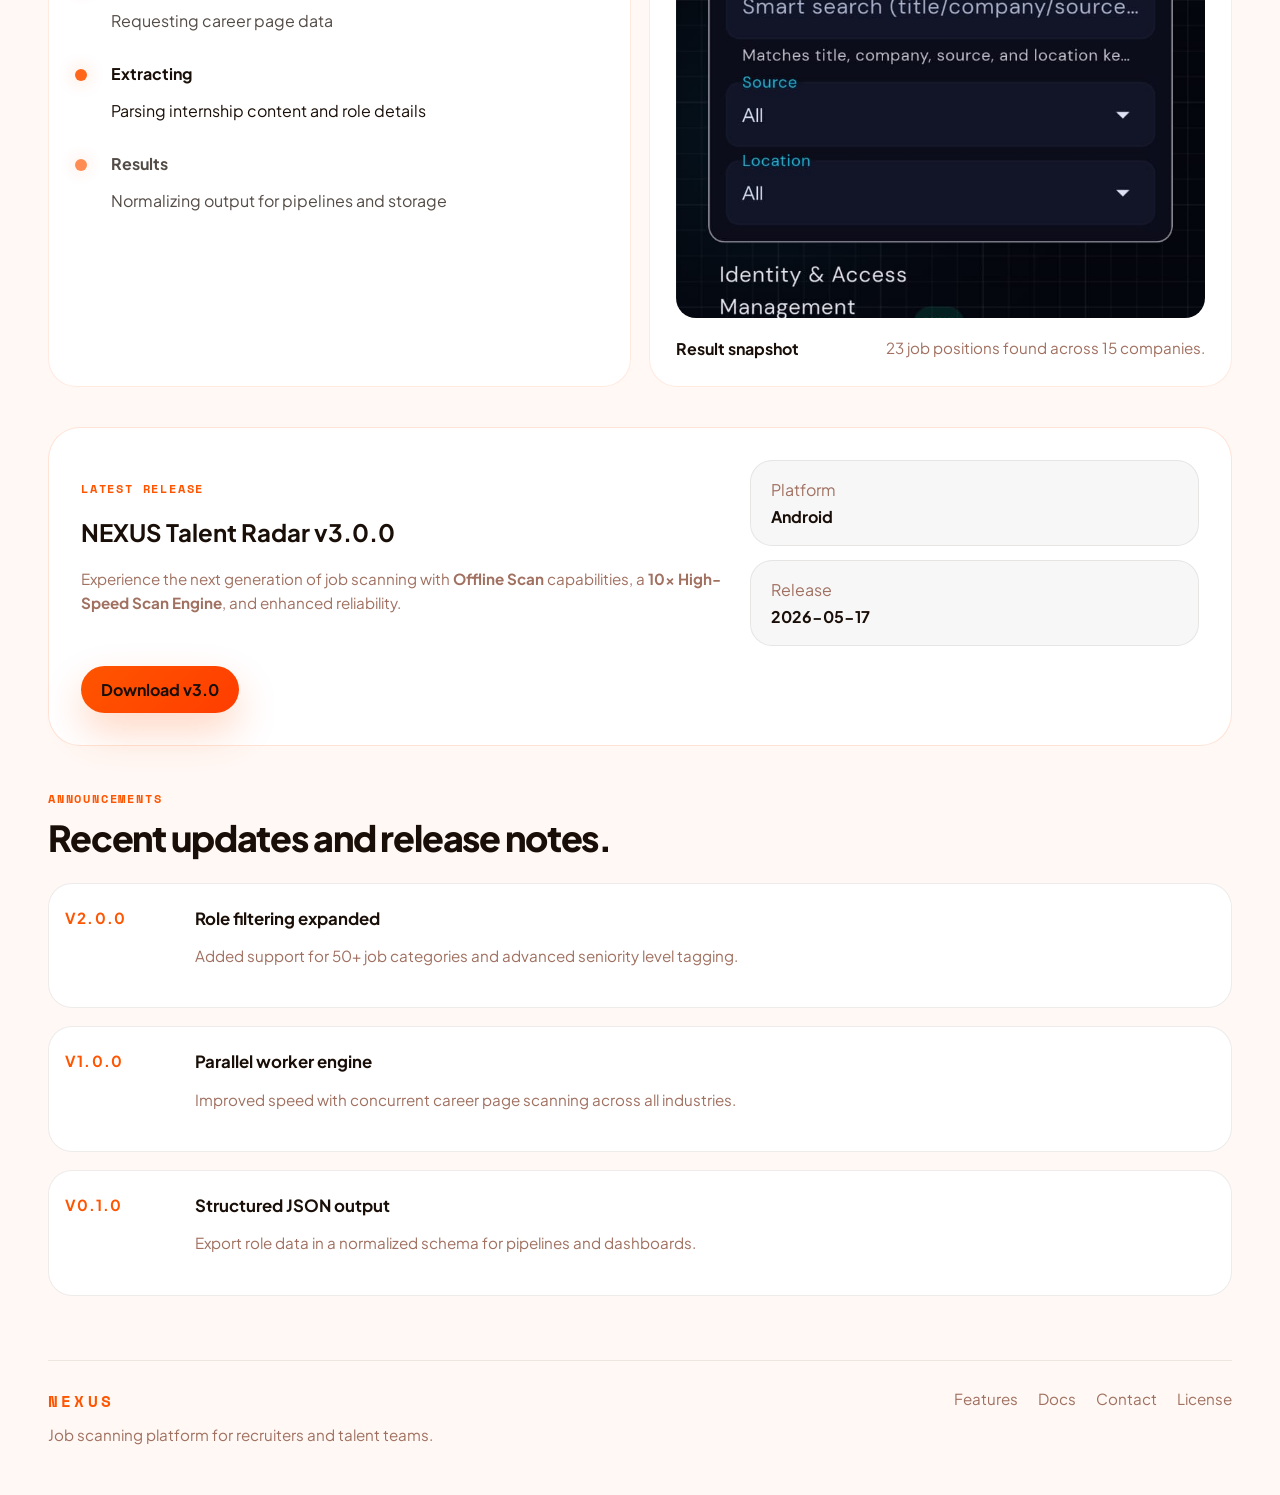
==== commit 0f3869ac: "feat: upgrade to V3 light theme, update hero and download sections" ====
--- a/index.html
+++ b/index.html
@@ -17,6 +17,10 @@
     <link rel="stylesheet" href="styles.css" />
   </head>
   <body>
+    <div class="top-banner">
+      <span class="banner-icon">⚠️</span>
+      <p><strong>Important:</strong> Please delete the old version before downloading Version 3!</p>
+    </div>
     <div class="page-shell">
       <header class="topbar">
         <div class="brand">
@@ -37,8 +41,7 @@
             <span class="eyebrow">Automated scanning • real-time insights</span>
             <h1>Find Every Open Job Position — Automatically</h1>
             <p>
-              Upload company lists. NEXUS scans career pages, extracts roles, and
-              delivers structured internship data in seconds.
+              No company lists needed. Just enter your keywords and NEXUS instantly scans career pages across top global MNCs, delivering structured role data in seconds.
             </p>
             <div class="hero-actions">
               <a class="btn btn-primary" href="#download">Download</a>
@@ -49,8 +52,8 @@
                 <strong>Up to 200 career pages / min</strong>
               </div>
               <div class="badge">
-                <span>Active users</span>
-                <strong>2,340+ job seekers</strong>
+                <span>Global Reach</span>
+                <strong>🇺🇸 🇬🇧 🇮🇳 🇨🇦 🇦🇺 150+ active users</strong>
               </div>
             </div>
           </div>
@@ -254,13 +257,13 @@
         <section class="section workflow fade-in" id="workflow">
           <div class="section-heading">
             <span class="eyebrow">How it works</span>
-            <h2>Three steps from company list to clean internship data.</h2>
+            <h2>Three simple steps from keywords to clean job data.</h2>
           </div>
           <div class="workflow-line">
             <div class="step-card">
               <div class="step-icon">1</div>
-              <h3>Upload Company List</h3>
-              <p>Drop in CSV, JSON, or plain text lists of job sources and companies.</p>
+              <h3>Enter Target Keywords</h3>
+              <p>Simply type in the specific roles, skills, or titles you want to search globally.</p>
             </div>
             <div class="connector"></div>
             <div class="step-card">
@@ -331,8 +334,8 @@
           <div class="download-card">
             <div>
               <span class="eyebrow">Latest release</span>
-              <h2>NEXUS Talent Radar v2.0.0</h2>
-              <p>Stable job scanning release with advanced role detection and faster export paths.</p>
+              <h2>NEXUS Talent Radar v3.0.0</h2>
+              <p>Experience the next generation of job scanning with <strong>Offline Scan</strong> capabilities, a <strong>10x High-Speed Scan Engine</strong>, and enhanced reliability.</p>
             </div>
             <div class="download-meta">
               <div class="meta-item">
@@ -341,11 +344,11 @@
               </div>
               <div class="meta-item">
                 <span>Release</span>
-                <strong>2026-04-20</strong>
+                <strong>2026-05-17</strong>
               </div>
             </div>
             <div class="download-actions">
-              <a class="btn btn-primary" href="https://github.com/YASH514131/Nexus_Job_web/releases/download/V2/app-release.apk" aria-label="Download latest version">Download</a>
+              <a class="btn btn-primary" href="https://github.com/YASH514131/Nexus_Job_web/releases/download/V3/app-release.apk" aria-label="Download v3.0.0">Download v3.0</a>
             </div>
           </div>
         </section>
--- a/styles.css
+++ b/styles.css
@@ -1,16 +1,37 @@
 :root {
-  color-scheme: dark;
-  --bg: #060917;
-  --surface: rgba(14, 18, 32, 0.88);
-  --surface-strong: rgba(18, 24, 42, 0.98);
-  --border: rgba(123, 97, 255, 0.17);
-  --text: #edf0ff;
-  --muted: #8b96b5;
-  --accent: #7b61ff;
-  --accent-soft: rgba(123, 97, 255, 0.16);
-  --teal: #2fe7c0;
-  --teal-soft: rgba(47, 231, 192, 0.14);
-  --white: #ffffff;
+  color-scheme: light;
+  --bg: #FFF8F4;
+  --surface: #FFEFE4;
+  --surface-strong: #FFFFFF;
+  --border: rgba(255, 85, 0, 0.17);
+  --text: #1A0F08;
+  --text-secondary: #3D2215;
+  --muted: #A07060;
+  --accent: #FF5500;
+  --accent-light: #FF8C42;
+  --accent-dark: #FF3D00;
+  --accent-mid: #FF6B1A;
+  --amber: #FFB347;
+  --teal: #16A34A;
+  --teal-soft: rgba(22, 163, 74, 0.14);
+  --white: #FFFFFF;
+  --error: #DC2626;
+  --warning: #D97706;
+
+  --chip-bg-start: #FECACA;
+  --chip-bg-end: #FCA5A5;
+  --chip-text: #7F1D1D;
+  --tile-bg: #DCFCE7;
+  --tile-border: #BBF7D0;
+  --icon-start: #6EE7B7;
+  --icon-end: #34D399;
+  --check-start: #22C55E;
+  --check-end: #16A34A;
+  --file-text: #14532D;
+  --found-orb-start: #FFE4CC;
+  --found-orb-end: #FFD0A8;
+  --scanned-orb-start: #FFF0E0;
+  --scanned-orb-end: #FFE0C0;
 }
 
 /* Custom cursor glow */
@@ -19,9 +40,9 @@
   pointer-events: none;
   width: 80px;
   height: 80px;
-  background: radial-gradient(circle, rgba(123, 97, 255, 0.4), rgba(123, 97, 255, 0.15), transparent);
+  background: radial-gradient(circle, rgba(255, 85, 0, 0.4), rgba(255, 85, 0, 0.15), transparent);
   border-radius: 50%;
-  box-shadow: 0 0 40px rgba(123, 97, 255, 0.5), 0 0 80px rgba(123, 97, 255, 0.25), inset 0 0 40px rgba(123, 97, 255, 0.2);
+  box-shadow: 0 0 40px rgba(255, 85, 0, 0.5), 0 0 80px rgba(255, 85, 0, 0.25), inset 0 0 40px rgba(255, 85, 0, 0.2);
   transform: translate(-50%, -50%);
   z-index: 9999;
   transition: opacity 0.3s ease-out;
@@ -41,19 +62,43 @@
   min-height: 100%;
   font-family: 'Plus Jakarta Sans', system-ui, -apple-system, BlinkMacSystemFont, 'Segoe UI', sans-serif;
   color: var(--text);
-  background: radial-gradient(circle at top left, rgba(123, 97, 255, 0.12), transparent 24%),
-    linear-gradient(180deg, #05060d 0%, #060918 50%, #03040a 100%);
+  background: radial-gradient(circle at top left, rgba(255, 85, 0, 0.08), transparent 24%), var(--bg);
 }
 
 body::before {
   content: '';
   position: fixed;
   inset: 0;
-  background-image: linear-gradient(rgba(255, 255, 255, 0.04) 1px, transparent 1px),
-    linear-gradient(90deg, rgba(255, 255, 255, 0.04) 1px, transparent 1px);
+  background-image: linear-gradient(rgba(26, 15, 8, 0.04) 1px, transparent 1px),
+    linear-gradient(90deg, rgba(26, 15, 8, 0.04) 1px, transparent 1px);
   background-size: 120px 120px;
   pointer-events: none;
   opacity: 0.16;
+}
+
+.top-banner {
+  background: var(--warning);
+  color: #FFFFFF;
+  text-align: center;
+  padding: 10px 20px;
+  font-size: 0.95rem;
+  font-weight: 600;
+  display: flex;
+  align-items: center;
+  justify-content: center;
+  gap: 12px;
+  position: relative;
+  z-index: 50;
+  box-shadow: 0 4px 12px rgba(217, 119, 6, 0.2);
+}
+
+.top-banner p {
+  margin: 0;
+  color: #FFFFFF;
+}
+
+.banner-icon {
+  font-size: 1.1rem;
 }
 
 .page-shell {
@@ -179,15 +224,15 @@
 }
 
 .btn-primary {
-  color: var(--white);
-  background: linear-gradient(135deg, var(--accent), #5f4cff);
-  box-shadow: 0 18px 40px rgba(123, 97, 255, 0.24);
+  color: var(--text);
+  background: linear-gradient(135deg, var(--accent), #FF3D00);
+  box-shadow: 0 18px 40px rgba(255, 85, 0, 0.24);
 }
 
 .btn-secondary {
   color: var(--text);
-  background: rgba(255, 255, 255, 0.04);
-  border: 1px solid rgba(255, 255, 255, 0.08);
+  background: rgba(26, 15, 8, 0.04);
+  border: 1px solid rgba(26, 15, 8, 0.08);
 }
 
 .hero-badges {
@@ -199,8 +244,8 @@
 .badge {
   padding: 18px 20px;
   border-radius: 22px;
-  border: 1px solid rgba(255, 255, 255, 0.06);
-  background: rgba(255, 255, 255, 0.03);
+  border: 1px solid rgba(26, 15, 8, 0.06);
+  background: rgba(26, 15, 8, 0.03);
 }
 
 .badge span {
@@ -234,7 +279,7 @@
   background: #000;
   border-radius: 48px;
   padding: 12px;
-  box-shadow: 0 30px 80px rgba(123, 97, 255, 0.25), inset 0 0 0 1px rgba(255, 255, 255, 0.1);
+  box-shadow: 0 30px 80px rgba(255, 85, 0, 0.25), inset 0 0 0 1px rgba(26, 15, 8, 0.1);
   overflow: hidden;
   animation: float 8s ease-in-out infinite;
 }
@@ -249,13 +294,13 @@
   background: #000;
   border-radius: 0 0 24px 24px;
   z-index: 10;
-  border: 1px solid rgba(255, 255, 255, 0.1);
+  border: 1px solid rgba(26, 15, 8, 0.1);
 }
 
 .phone-screen {
   width: 100%;
   height: 100%;
-  background: #000;
+  background: #FFFFFF;
   border-radius: 40px;
   overflow: hidden;
   display: flex;
@@ -266,15 +311,15 @@
   display: flex;
   gap: 8px;
   padding: 12px;
-  background: rgba(123, 97, 255, 0.08);
-  border-bottom: 1px solid rgba(123, 97, 255, 0.12);
+  background: var(--surface);
+  border-bottom: 1px solid rgba(26, 15, 8, 0.05);
   justify-content: space-around;
 }
 
 .phone-tab {
   flex: 1;
   padding: 10px 16px;
-  border: 1px solid rgba(255, 255, 255, 0.1);
+  border: 1px solid rgba(26, 15, 8, 0.1);
   background: transparent;
   color: var(--muted);
   border-radius: 20px;
@@ -286,13 +331,13 @@
 }
 
 .phone-tab:hover {
-  border-color: rgba(123, 97, 255, 0.3);
-  background: rgba(123, 97, 255, 0.05);
+  border-color: rgba(255, 85, 0, 0.3);
+  background: rgba(255, 85, 0, 0.05);
 }
 
 .phone-tab.active {
   background: var(--accent);
-  color: #fff;
+  color: #FFFFFF;
   border-color: var(--accent);
 }
 
@@ -331,7 +376,7 @@
   transform: translateX(-50%);
   width: 120px;
   height: 4px;
-  background: rgba(255, 255, 255, 0.2);
+  background: rgba(26, 15, 8, 0.2);
   border-radius: 2px;
   z-index: 10;
 }
@@ -340,7 +385,7 @@
   content: '';
   position: absolute;
   inset: 0;
-  background: radial-gradient(circle at top right, rgba(123, 97, 255, 0.12), transparent 24%);
+  background: radial-gradient(circle at top right, rgba(255, 85, 0, 0.12), transparent 24%);
   pointer-events: none;
 }
 
@@ -366,7 +411,7 @@
   height: 110px;
   top: -18%;
   right: 0;
-  background: rgba(123, 97, 255, 0.14);
+  background: rgba(255, 85, 0, 0.14);
 }
 
 .orbit-b {
@@ -374,7 +419,7 @@
   height: 80px;
   bottom: 10%;
   left: 8%;
-  background: rgba(0, 255, 163, 0.1);
+  background: rgba(22, 163, 74, 0.1);
 }
 
 @keyframes float {
@@ -400,8 +445,8 @@
 }
 
 .stat-card-large {
-  background: rgba(15, 19, 32, 0.92);
-  border: 1px solid rgba(123, 97, 255, 0.12);
+  background: var(--surface-strong);
+  border: 1px solid rgba(255, 85, 0, 0.12);
   border-radius: 28px;
   padding: 28px 24px;
   position: relative;
@@ -411,8 +456,8 @@
 
 .stat-card-large:hover {
   transform: translateY(-4px);
-  box-shadow: 0 20px 60px rgba(123, 97, 255, 0.16);
-  border-color: rgba(123, 97, 255, 0.25);
+  box-shadow: 0 20px 60px rgba(255, 85, 0, 0.16);
+  border-color: rgba(255, 85, 0, 0.25);
 }
 
 .stat-accent {
@@ -425,29 +470,29 @@
 }
 
 .accent-purple {
-  background: linear-gradient(90deg, #7b61ff, #a589ff);
+  background: linear-gradient(90deg, #FF5500, #FF8C42);
 }
 
 .accent-blue {
-  background: linear-gradient(90deg, #5b7cff, #8a9dff);
+  background: linear-gradient(90deg, #6EE7B7, #34D399);
 }
 
 .accent-orange {
-  background: linear-gradient(90deg, #ff9d43, #ffb380);
+  background: linear-gradient(90deg, #FFE4CC, #FFD0A8);
 }
 
 .accent-cyan {
-  background: linear-gradient(90deg, #00d9ff, #33e5ff);
+  background: linear-gradient(90deg, #FFF0E0, #FFE0C0);
 }
 
 .accent-slate {
-  background: linear-gradient(90deg, #7b8fb5, #9db0d1);
+  background: linear-gradient(90deg, #FECACA, #FCA5A5);
 }
 
 .stat-number {
   font-size: clamp(2.2rem, 4vw, 3.2rem);
   font-weight: 800;
-  color: var(--white);
+  color: var(--text);
   margin: 12px 0 8px;
   font-family: 'Space Mono', monospace;
 }
@@ -524,7 +569,7 @@
 }
 
 .position-title {
-  color: var(--white);
+  color: var(--text);
   font-weight: 700;
   font-size: 0.98rem;
 }
@@ -549,18 +594,18 @@
 
 .position-bar {
   height: 8px;
-  background: rgba(255, 255, 255, 0.08);
+  background: rgba(26, 15, 8, 0.08);
   border-radius: 999px;
   overflow: hidden;
 }
 
 .bar-fill {
   height: 100%;
-  background: linear-gradient(90deg, #7b61ff, #a589ff);
+  background: linear-gradient(90deg, #FF5500, #FF8C42);
   border-radius: 999px;
   width: var(--width, 0%);
   animation: growBar 1.8s cubic-bezier(0.34, 1.56, 0.64, 1) forwards;
-  box-shadow: 0 0 16px rgba(123, 97, 255, 0.4);
+  box-shadow: 0 0 16px rgba(255, 85, 0, 0.4);
 }
 
 .position-item:nth-child(1) .bar-fill { animation-delay: 0.2s; }
@@ -587,8 +632,8 @@
 }
 
 .stats-card {
-  background: rgba(15, 19, 32, 0.92);
-  border: 1px solid rgba(123, 97, 255, 0.12);
+  background: var(--surface-strong);
+  border: 1px solid rgba(255, 85, 0, 0.12);
   border-radius: 20px;
   padding: 18px;
   display: flex;
@@ -599,7 +644,7 @@
 
 .stats-card:hover {
   transform: translateY(-2px);
-  box-shadow: 0 12px 32px rgba(123, 97, 255, 0.14);
+  box-shadow: 0 12px 32px rgba(255, 85, 0, 0.14);
 }
 
 .stats-label {
@@ -619,7 +664,7 @@
 .stats-number {
   font-size: 2rem;
   font-weight: 800;
-  color: var(--white);
+  color: var(--text);
   font-family: 'Space Mono', monospace;
   font-variant-numeric: tabular-nums;
   line-height: 1;
@@ -632,8 +677,8 @@
 }
 
 .feature-card {
-  background: rgba(15, 19, 32, 0.9);
-  border: 1px solid rgba(123, 97, 255, 0.12);
+  background: var(--surface-strong);
+  border: 1px solid rgba(255, 85, 0, 0.12);
   border-radius: 28px;
   padding: 26px;
   transition: transform 0.25s ease, box-shadow 0.25s ease;
@@ -641,7 +686,7 @@
 
 .feature-card:hover {
   transform: translateY(-5px);
-  box-shadow: 0 28px 90px rgba(123, 97, 255, 0.14);
+  box-shadow: 0 28px 90px rgba(255, 85, 0, 0.14);
 }
 
 .feature-card h3 {
@@ -657,8 +702,8 @@
 }
 
 .step-card {
-  background: rgba(15, 19, 32, 0.95);
-  border: 1px solid rgba(255, 255, 255, 0.06);
+  background: var(--surface-strong);
+  border: 1px solid rgba(26, 15, 8, 0.06);
   border-radius: 26px;
   padding: 28px;
   position: relative;
@@ -671,7 +716,7 @@
   place-items: center;
   border-radius: 50%;
   margin-bottom: 18px;
-  background: rgba(123, 97, 255, 0.16);
+  background: rgba(255, 85, 0, 0.16);
   color: var(--accent);
   font-weight: 800;
 }
@@ -693,8 +738,8 @@
 }
 
 .card {
-  background: rgba(15, 19, 32, 0.92);
-  border: 1px solid rgba(123, 97, 255, 0.12);
+  background: var(--surface-strong);
+  border: 1px solid rgba(255, 85, 0, 0.12);
   border-radius: 28px;
   padding: 26px;
 }
@@ -707,7 +752,7 @@
 }
 
 .status-alt {
-  background: rgba(123, 97, 255, 0.12);
+  background: rgba(255, 85, 0, 0.12);
   color: var(--accent);
 }
 
@@ -733,14 +778,14 @@
   height: 12px;
   margin-top: 6px;
   border-radius: 50%;
-  background: rgba(123, 97, 255, 0.9);
-  box-shadow: 0 0 18px rgba(123, 97, 255, 0.32);
+  background: rgba(255, 85, 0, 0.9);
+  box-shadow: 0 0 18px rgba(255, 85, 0, 0.32);
 }
 
 .flow-step strong {
   display: block;
   margin-bottom: 6px;
-  color: var(--white);
+  color: var(--text);
 }
 
 .preview-screenshot {
@@ -775,8 +820,8 @@
   gap: 20px;
   padding: 32px;
   border-radius: 32px;
-  background: rgba(15, 19, 32, 0.88);
-  border: 1px solid rgba(123, 97, 255, 0.16);
+  background: var(--surface-strong);
+  border: 1px solid rgba(255, 85, 0, 0.16);
 }
 
 .download-meta {
@@ -787,8 +832,8 @@
 .meta-item {
   padding: 18px 20px;
   border-radius: 22px;
-  background: rgba(255, 255, 255, 0.03);
-  border: 1px solid rgba(255, 255, 255, 0.08);
+  background: rgba(26, 15, 8, 0.03);
+  border: 1px solid rgba(26, 15, 8, 0.08);
 }
 
 .meta-item span {
@@ -799,7 +844,7 @@
 
 .meta-item strong {
   font-size: 1rem;
-  color: var(--white);
+  color: var(--text);
 }
 
 .download-actions {
@@ -820,8 +865,8 @@
   align-items: start;
   padding: 24px 24px 24px 16px;
   border-radius: 24px;
-  border: 1px solid rgba(255, 255, 255, 0.08);
-  background: rgba(15, 19, 32, 0.9);
+  border: 1px solid rgba(26, 15, 8, 0.08);
+  background: var(--surface-strong);
 }
 
 .timeline-date {
@@ -844,7 +889,7 @@
   flex-wrap: wrap;
   gap: 20px;
   padding-top: 28px;
-  border-top: 1px solid rgba(255, 255, 255, 0.08);
+  border-top: 1px solid rgba(26, 15, 8, 0.08);
 }
 
 .footer-brand p {
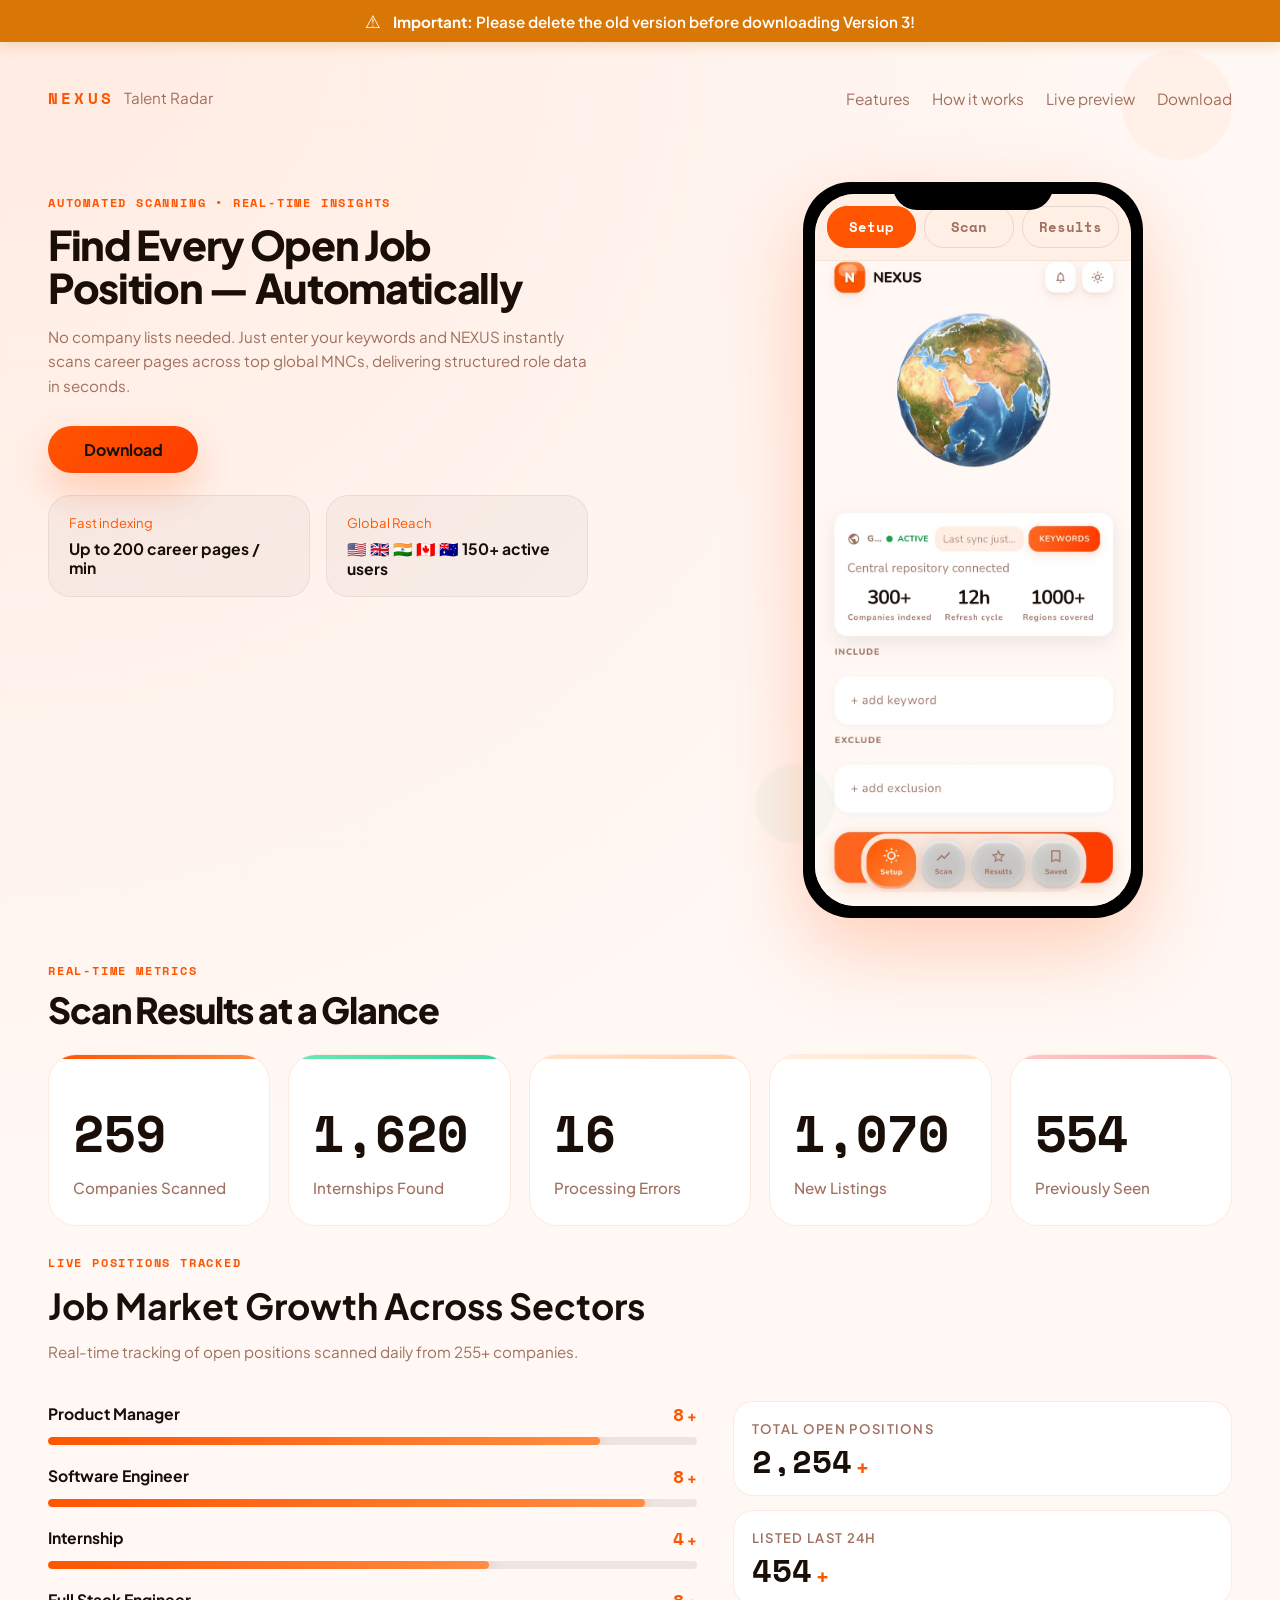
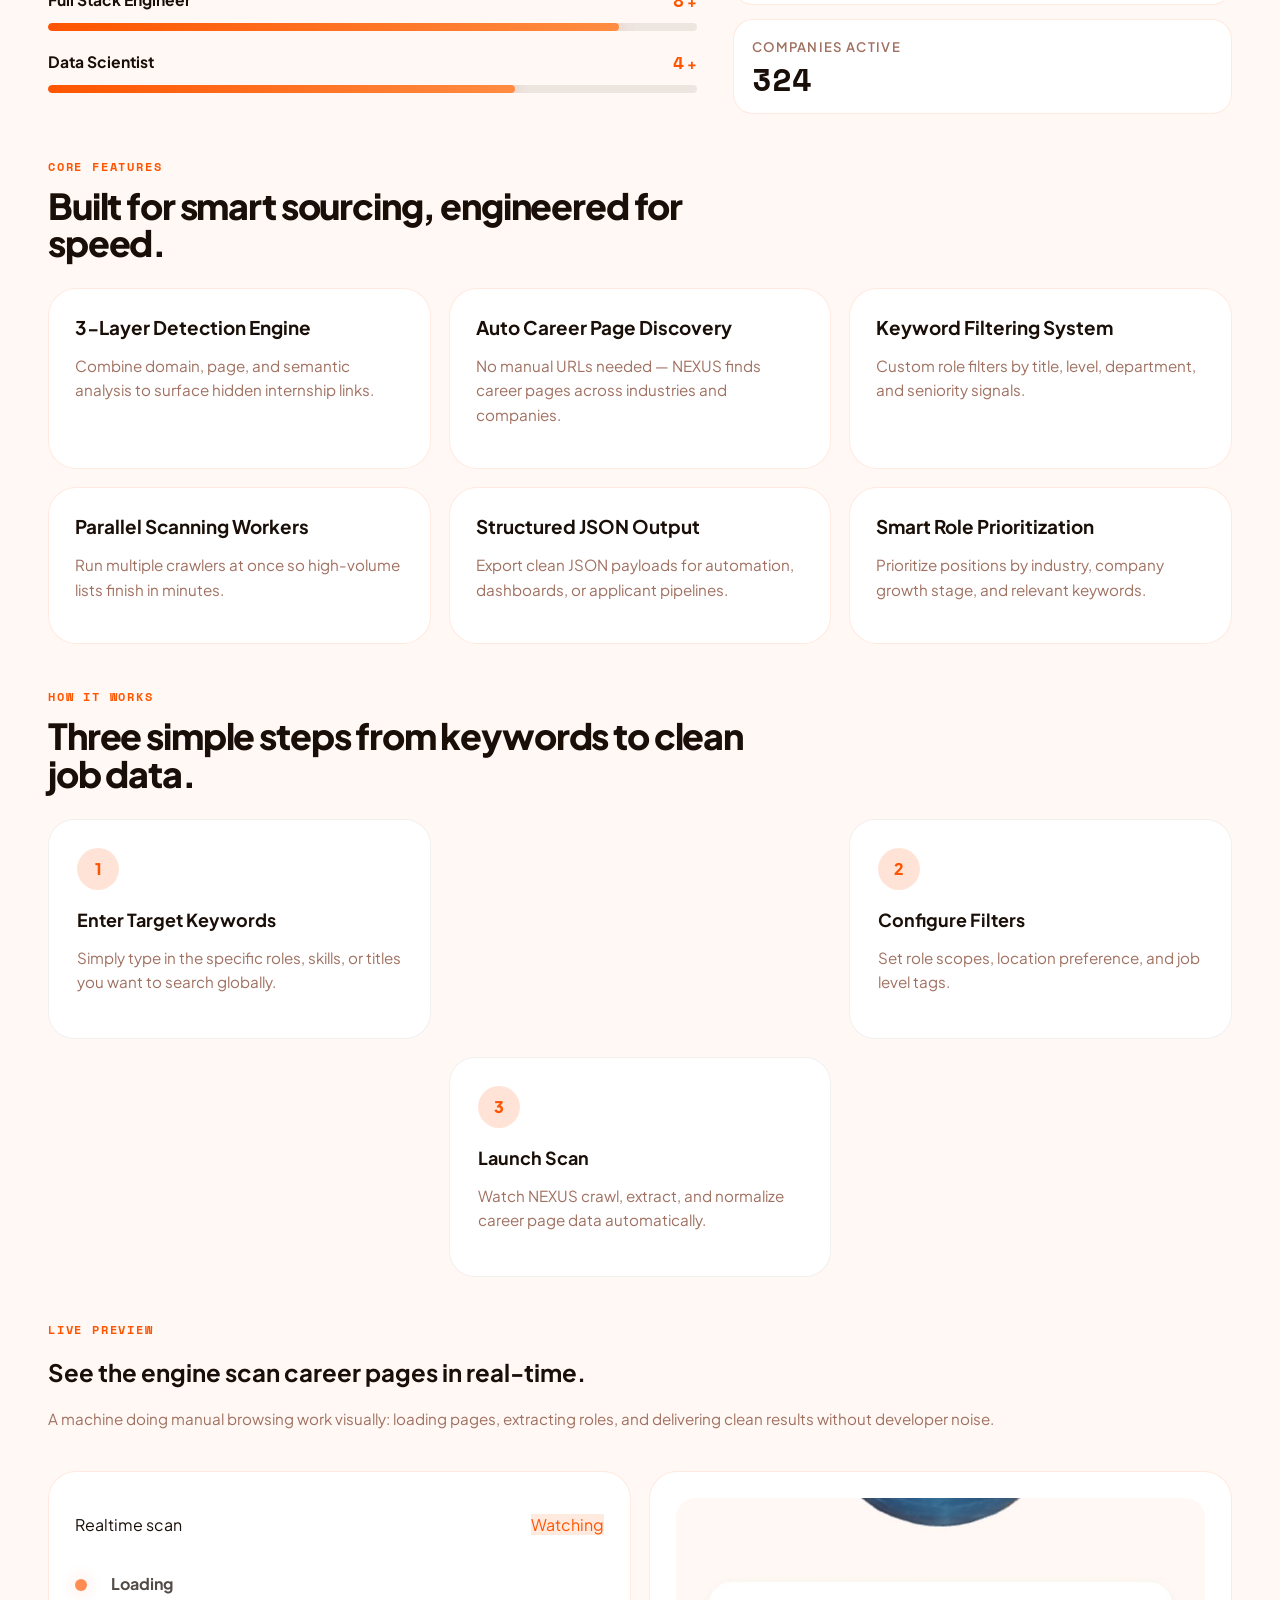
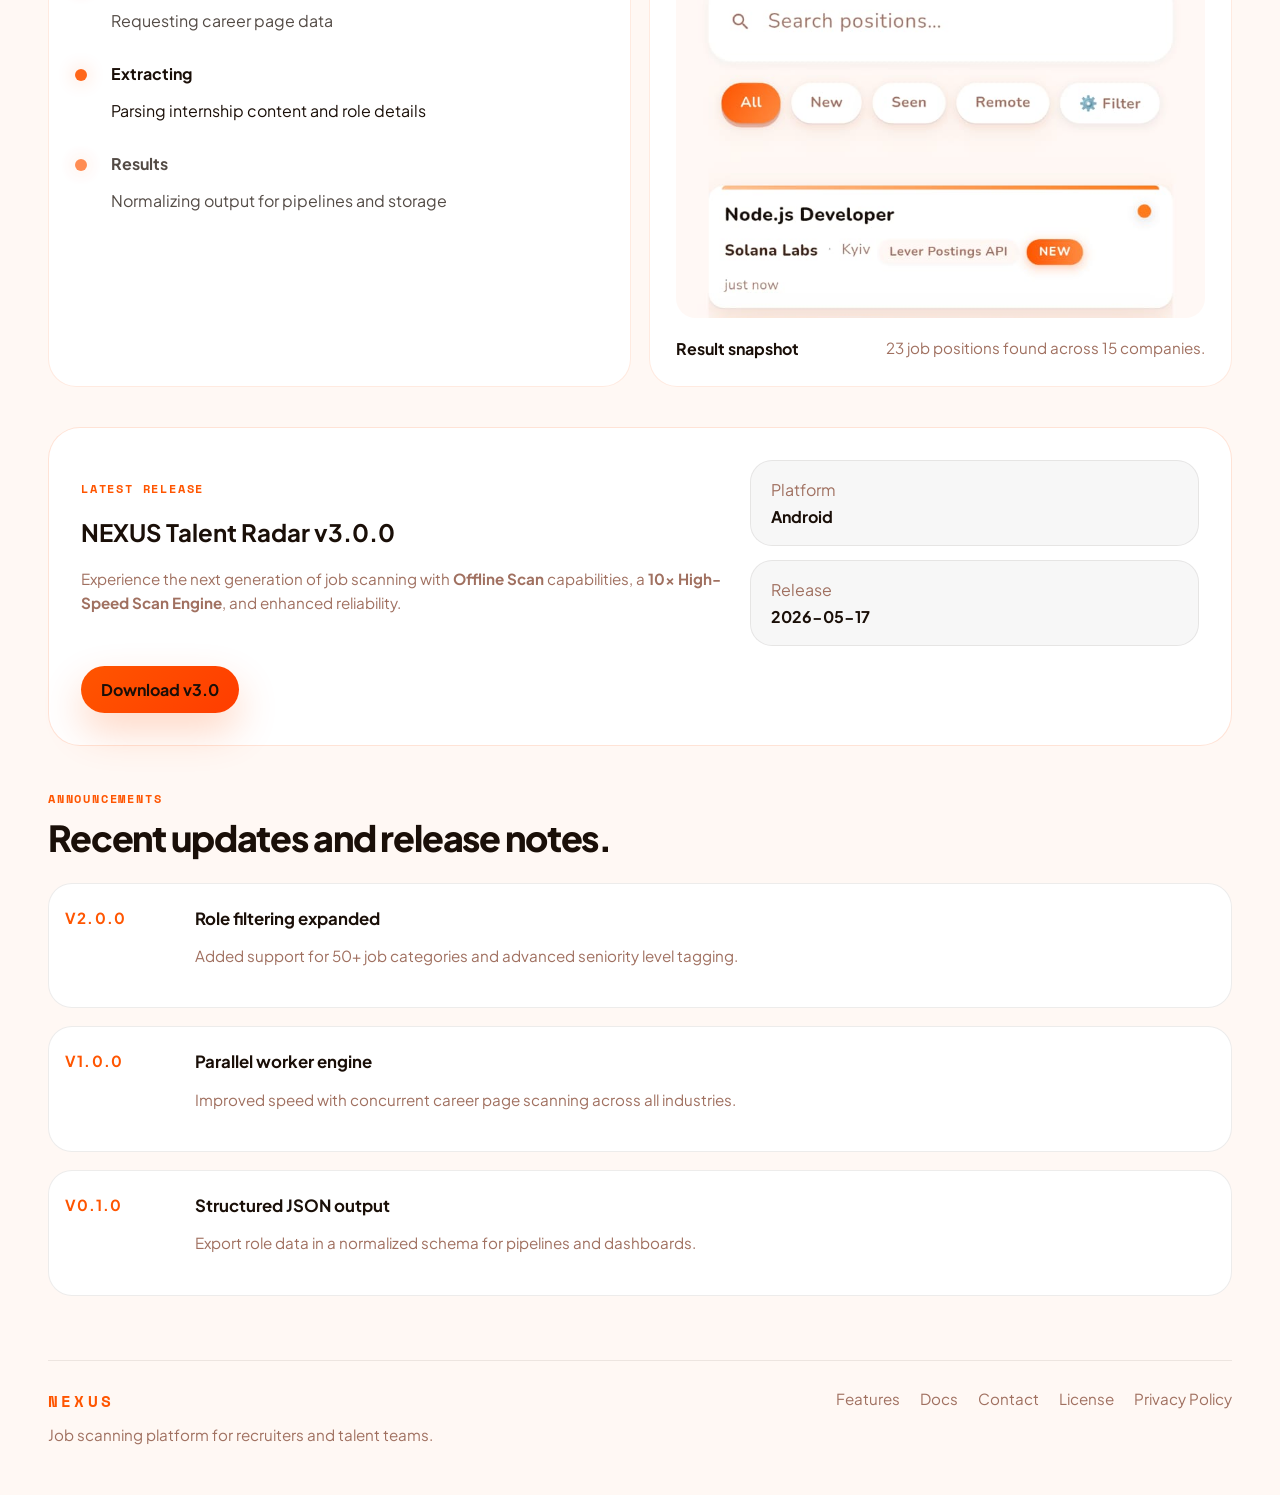
==== commit 9920c404: "Add privacy policy page Co-authored-by: Copilot <223556219+Copilot@users.noreply.github.com>" ====
--- a/index.html
+++ b/index.html
@@ -394,6 +394,7 @@
           <a href="#workflow">Docs</a>
           <a href="mailto:contact@nexus.dev">Contact</a>
           <a href="#">License</a>
+          <a href="privacy-policy.html">Privacy Policy</a>
         </div>
       </footer>
     </div>
--- a/styles.css
+++ b/styles.css
@@ -1519,3 +1519,81 @@
     gap: 14px;
   }
 }
+
+.privacy-policy {
+  max-width: 900px;
+  margin-right: auto;
+  margin-left: auto;
+  padding: clamp(24px, 6vw, 56px);
+  border: 1px solid var(--border);
+  border-radius: 28px;
+  background: var(--surface-strong);
+  box-shadow: 0 24px 70px rgba(90, 39, 12, 0.08);
+}
+
+.privacy-policy h1 {
+  margin: 10px 0 0;
+  font-size: clamp(2rem, 6vw, 3.2rem);
+  line-height: 1.12;
+  letter-spacing: -0.04em;
+}
+
+.privacy-policy h2 {
+  margin: 32px 0 10px;
+  font-size: clamp(1.15rem, 3vw, 1.4rem);
+  line-height: 1.3;
+}
+
+.privacy-policy p,
+.privacy-policy li {
+  color: var(--text-secondary);
+  font-size: 0.96rem;
+  line-height: 1.75;
+}
+
+.privacy-policy ul {
+  padding-left: 1.4rem;
+}
+
+.privacy-policy li {
+  margin: 8px 0;
+  padding-left: 4px;
+}
+
+.privacy-policy a {
+  color: var(--accent-dark);
+  text-underline-offset: 3px;
+}
+
+.privacy-policy a:focus-visible {
+  outline: 3px solid var(--accent-light);
+  outline-offset: 3px;
+}
+
+.privacy-updated {
+  margin: 12px 0 28px;
+  color: var(--muted) !important;
+  font-size: 0.9rem !important;
+}
+
+.privacy-callout {
+  margin: 24px 0;
+  padding: 18px 20px;
+  border-left: 4px solid var(--accent);
+  border-radius: 12px;
+  background: var(--surface);
+}
+
+.privacy-footer {
+  margin-top: 40px;
+  padding-top: 18px;
+  border-top: 1px solid var(--border);
+  color: var(--muted);
+  font-size: 0.9rem;
+}
+
+@media (max-width: 480px) {
+  .privacy-policy {
+    border-radius: 20px;
+  }
+}
